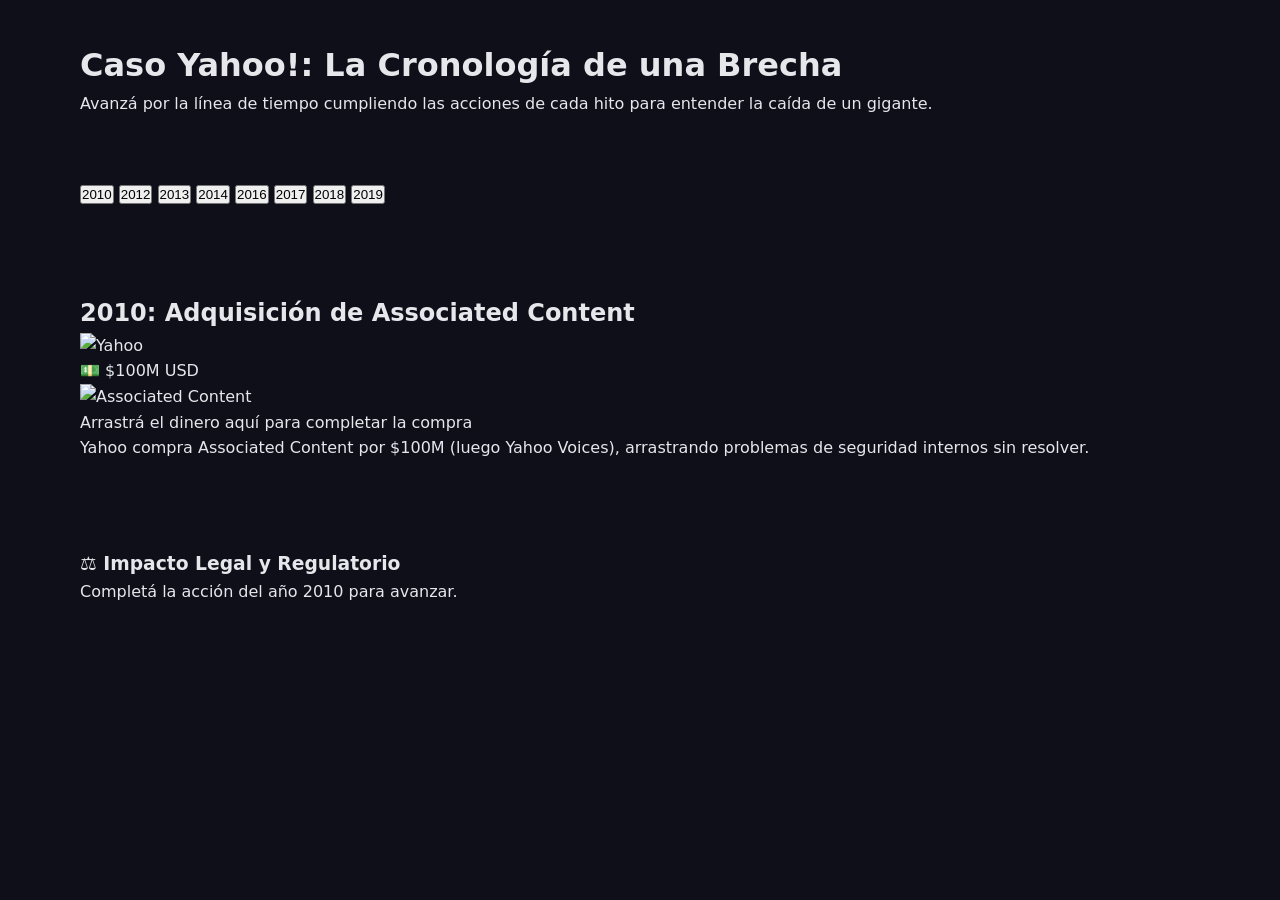
==== caso-yahoo.html @ 8eadf9ad "Featured: First try caso Yahoo" ====
<!DOCTYPE html>
<html lang="es">
<head>
    <meta charset="UTF-8">
    <meta name="viewport" content="width=device-width, initial-scale=1.0">
    <title>Game World | Caso Yahoo!</title>
    <link rel="stylesheet" href="css/styles.css">
    <link rel="stylesheet" href="css/yahoo-game.css">
</head>
<body>

    <!-- Header (mantenés el de index.html) -->

    <main class="yahoo-container">
        <header class="game-header">
            <h1>Caso Yahoo!: La Cronología de una Brecha</h1>
            <p>Avanzá por la línea de tiempo cumpliendo las acciones de cada hito para entender la caída de un gigante.</p>
        </header>

        <!-- Barra de progreso / Línea de tiempo general -->
        <nav class="timeline-nav">
            <button class="step-btn active" data-step="1">2010</button>
            <button class="step-btn" data-step="2">2012</button>
            <button class="step-btn" data-step="3">2013</button>
            <button class="step-btn" data-step="4">2014</button>
            <button class="step-btn" data-step="5">2016</button>
            <button class="step-btn" data-step="6">2017</button>
            <button class="step-btn" data-step="7">2018</button>
            <button class="step-btn" data-step="8">2019</button>
        </nav>

        <!-- Tablero del Juego -->
        <section id="game-stage" class="game-stage">
            
            <!-- Hito 2010: Adquisición -->
            <article class="stage-card active" id="stage-2010">
                <h2>2010: Adquisición de Associated Content</h2>
                <div class="canvas-area">
                    <div class="entity" id="yahoo-logo">
                        <img src="assets/yahoo/yahoo-logo.png" alt="Yahoo">
                    </div>
                    <div class="draggable-item" id="money-bill" draggable="true">
                        💵 $100M USD
                    </div>
                    <div class="drop-zone" id="target-associated">
                        <img src="assets/yahoo/associated-content.png" alt="Associated Content">
                        <p>Arrastrá el dinero aquí para completar la compra</p>
                    </div>
                </div>
                <div class="stage-info">
                    <p>Yahoo compra Associated Content por $100M (luego Yahoo Voices), arrastrando problemas de seguridad internos sin resolver.</p>
                </div>
            </article>

            <!-- Hito 2014: Phishing -->
            <article class="stage-card" id="stage-2014" style="display:none;">
                <h2>2014: El Clic Fatal</h2>
                <div class="phishing-sim">
                    <div class="email-box">
                        <p><strong>De:</strong> soporte-falso@yahoo.com</p>
                        <p><strong>Asunto:</strong> URGENTE: Actualizá tu credencial corporativa</p>
                        <button id="btn-phishing" class="btn btn-danger">Hacer clic en el enlace</button>
                    </div>
                </div>
                <div class="stage-info">
                    <p>Un solo clic permitió la intrusión de hackers (Alexsey Belan y oficiales del FSB) a la base de datos UDB.</p>
                </div>
            </article>

        </section>

        <!-- Panel de explicación legal/técnica -->
        <aside class="legal-feedback" id="legal-feedback">
            <h3>⚖️ Impacto Legal y Regulatorio</h3>
            <p id="feedback-text">Completá la acción del año 2010 para avanzar.</p>
        </aside>
    </main>

    <!-- Footer (mantenés el de index.html) -->

    <script src="js/yahoo-game.js"></script>
</body>
</html>
---- css/styles.css ----
/* ============================================================
   GAME WORLD - Hoja de estilos principal
   Autor: Equipo Game World
   Descripción: Estilos base de la home page. Mobile-first.
   ============================================================ */

/* ------------------------------------------------------------
   1. VARIABLES GLOBALES
   Centralizamos colores, espaciados y tipografía para
   facilitar cambios futuros sin tocar todo el archivo.
   ------------------------------------------------------------ */
:root {
    /* Colores principales */
    --color-bg: #0f0f1a;
    --color-bg-alt: #1a1a2e;
    --color-surface: #22223b;
    --color-primary: #7c3aed;
    --color-primary-hover: #6d28d9;
    --color-secondary: #06b6d4;
    --color-accent: #f59e0b;
    --color-danger: #ef4444;
    --color-text: #e5e7eb;
    --color-text-muted: #9ca3af;
    --color-border: #2d2d44;

    /* Espaciados */
    --space-xs: 0.5rem;
    --space-sm: 1rem;
    --space-md: 1.5rem;
    --space-lg: 2.5rem;
    --space-xl: 4rem;

    /* Tipografía */
    --font-family: system-ui, -apple-system, "Segoe UI", Roboto, sans-serif;
    --font-size-sm: 0.875rem;
    --font-size-base: 1rem;
    --font-size-lg: 1.25rem;
    --font-size-xl: 1.75rem;
    --font-size-2xl: 2.5rem;

    /* Bordes y sombras */
    --radius: 8px;
    --radius-lg: 16px;
    --shadow: 0 4px 12px rgba(0, 0, 0, 0.3);
    --shadow-lg: 0 8px 24px rgba(0, 0, 0, 0.4);

    /* Transiciones */
    --transition: 0.25s ease;
}

/* ------------------------------------------------------------
   2. RESET BÁSICO
   Eliminamos márgenes por defecto y aseguramos consistencia.
   ------------------------------------------------------------ */
*,
*::before,
*::after {
    box-sizing: border-box;
    margin: 0;
    padding: 0;
}

html {
    scroll-behavior: smooth;
}

body {
    font-family: var(--font-family);
    font-size: var(--font-size-base);
    line-height: 1.6;
    color: var(--color-text);
    background-color: var(--color-bg);
    min-height: 100vh;
}

img {
    max-width: 100%;
    height: auto;
    display: block;
}

a {
    color: inherit;
    text-decoration: none;
}

ul {
    list-style: none;
}

/* ------------------------------------------------------------
   3. BOTONES REUTILIZABLES
   Clases .btn con variantes. Se usan en header, forms y ruleta.
   ------------------------------------------------------------ */
.btn {
    display: inline-block;
    padding: var(--space-xs) var(--space-md);
    font-size: var(--font-size-base);
    font-family: inherit;
    font-weight: 600;
    border: none;
    border-radius: var(--radius);
    cursor: pointer;
    transition: background-color var(--transition), transform var(--transition);
    text-align: center;
}

.btn:hover {
    transform: translateY(-2px);
}

.btn:active {
    transform: translateY(0);
}

.btn-primary {
    background-color: var(--color-primary);
    color: #fff;
}

.btn-primary:hover {
    background-color: var(--color-primary-hover);
}

.btn-secondary {
    background-color: transparent;
    color: var(--color-text);
    border: 1px solid var(--color-border);
}

.btn-secondary:hover {
    background-color: var(--color-surface);
}

.btn-ruleta {
    background-color: var(--color-accent);
    color: #1a1a2e;
    font-size: var(--font-size-lg);
    padding: var(--space-sm) var(--space-lg);
    border-radius: var(--radius-lg);
    box-shadow: var(--shadow);
}

.btn-ruleta:hover {
    background-color: #d97706;
}

/* ------------------------------------------------------------
   4. HEADER
   Barra superior fija con logo, navegación y botones de auth.
   ------------------------------------------------------------ */
.site-header {
    display: flex;
    flex-wrap: wrap;
    align-items: center;
    justify-content: space-between;
    gap: var(--space-sm);
    padding: var(--space-sm) var(--space-md);
    background-color: var(--color-bg-alt);
    border-bottom: 1px solid var(--color-border);
    position: sticky;
    top: 0;
    z-index: 100;
}

/* ------------------------------------------------------------
   LOGO DEL HEADER
   Contiene el ícono (imagen) y el texto. Flexbox los alinea
   verticalmente y les da una separación cómoda.
   ------------------------------------------------------------ */
.logo {
    display: flex;
    align-items: center;
    gap: var(--space-xs);
    font-size: var(--font-size-lg);
    font-weight: 700;
    color: var(--color-text);
    line-height: 1;
}

.logo-icon {
    width: 28px;
    height: 28px;
    object-fit: contain;
    display: block;
    /* El ícono no crece ni se achica */
    flex-shrink: 0;
}

.main-nav ul {
    display: flex;
    gap: var(--space-md);
}

.main-nav a {
    color: var(--color-text-muted);
    font-size: var(--font-size-sm);
    transition: color var(--transition);
}

.main-nav a:hover {
    color: var(--color-secondary);
}

.auth-actions {
    display: flex;
    gap: var(--space-xs);
}

/* ------------------------------------------------------------
   5. MAIN - LAYOUT GENERAL
   ------------------------------------------------------------ */
main {
    max-width: 1200px;
    margin: 0 auto;
    padding: var(--space-md);
    display: flex;
    flex-direction: column;
    gap: var(--space-xl);
}

section {
    padding: var(--space-md) 0;
}

/* ------------------------------------------------------------
   6. SECCIÓN CARRUSEL
   Los 3 slides están apilados uno encima del otro.
   Solo el que tiene la clase .activo es visible.
   El JS rota la clase .activo cada 5 segundos.
   ------------------------------------------------------------ */
.carousel-section {
    background-color: var(--color-surface);
    border-radius: var(--radius-lg);
    padding: var(--space-md);
    overflow: hidden;
}

/* Contenedor de slides: posición relativa para apilar los hijos */
.carousel-slides {
    position: relative;
    width: 100%;
    aspect-ratio: 2 / 1;
    border-radius: var(--radius);
    overflow: hidden;
    background-color: var(--color-bg);
}

/* Cada slide ocupa todo el contenedor y está oculto por defecto */
.carousel-slide {
    position: absolute;
    inset: 0;
    opacity: 0;
    transition: opacity 0.6s ease-in-out;
    pointer-events: none;
}

/* Solo el slide activo es visible e interactivo */
.carousel-slide.activo {
    opacity: 1;
    pointer-events: auto;
}

.carousel-img {
    width: 100%;
    height: 100%;
    object-fit: cover;
    display: block;
}

/* Texto superpuesto a la imagen */
.carousel-texto {
    position: absolute;
    bottom: 0;
    left: 0;
    right: 0;
    padding: var(--space-md);
    background: linear-gradient(to top, rgba(0, 0, 0, 0.85), transparent);
    color: #fff;
    text-align: left;
}

.carousel-texto h3 {
    font-size: var(--font-size-lg);
    margin-bottom: var(--space-xs);
    font-weight: 700;
}

.carousel-texto p {
    font-size: var(--font-size-sm);
    opacity: 0.9;
    margin: 0;
}

/* ------------------------------------------------------------
   RESPONSIVE DEL CARRUSEL
   En mobile el slide es más alto (menos panorámico).
   ------------------------------------------------------------ */
@media (max-width: 480px) {
    .carousel-slides {
        aspect-ratio: 4 / 3;
    }
}

/* ------------------------------------------------------------
   7. SECCIÓN RULETA
   Grid de dos columnas en desktop, apilado en mobile.
   ------------------------------------------------------------ */
.ruleta-section {
    display: grid;
    grid-template-columns: 1fr;
    gap: var(--space-lg);
    align-items: center;
    justify-items: center;
}

.ruleta-side {
    display: flex;
    flex-direction: column;
    align-items: center;
    gap: var(--space-md);
}

/* ------------------------------------------------------------
   MASCOTA (Gato bailarín)
   Sin fondo ni borde para que se integre a la página.
   La imagen cambia de frame con JS.
   ------------------------------------------------------------ */
.mascota {
    display: flex;
    justify-content: center;
    align-items: center;
    max-width: 320px;
}

.mascota img {
    width: 100%;
    height: auto;
    max-width: 230px;
    /* Filtro para suavizar si el fondo del PNG no es 100% transparente */
    filter: drop-shadow(0 6px 12px rgba(0, 0, 0, 0.35));
}

/* ------------------------------------------------------------
   8. SECCIÓN CONTACTO / FORMULARIO
   ------------------------------------------------------------ */
.contacto-section {
    background-color: var(--color-surface);
    border-radius: var(--radius-lg);
    padding: var(--space-lg);
}

.contacto-section h2 {
    font-size: var(--font-size-xl);
    margin-bottom: var(--space-sm);
    color: var(--color-secondary);
}

.form-notice {
    font-size: var(--font-size-sm);
    color: var(--color-text-muted);
    margin-bottom: var(--space-md);
    padding: var(--space-sm);
    border-left: 3px solid var(--color-accent);
    background-color: rgba(245, 158, 11, 0.08);
    border-radius: var(--radius);
}

.contact-form fieldset {
    border: 1px solid var(--color-border);
    border-radius: var(--radius);
    padding: var(--space-md);
    display: flex;
    flex-direction: column;
    gap: var(--space-sm);
}

.contact-form legend {
    padding: 0 var(--space-xs);
    color: var(--color-text-muted);
    font-size: var(--font-size-sm);
}

.contact-form label {
    font-size: var(--font-size-sm);
    color: var(--color-text-muted);
    display: block;
    margin-bottom: var(--space-xs);
}

/* ------------------------------------------------------------
   CAMPOS DEL FORMULARIO
   Incluye text, email, number, select y textarea para que
   TODOS hereden el mismo estilo visual.
   ------------------------------------------------------------ */
.contact-form input[type="text"],
.contact-form input[type="email"],
.contact-form input[type="number"],
.contact-form select,
.contact-form textarea {
    width: 100%;
    padding: var(--space-xs) var(--space-sm);
    background-color: var(--color-bg);
    border: 1px solid var(--color-border);
    border-radius: var(--radius);
    color: var(--color-text);
    font-family: inherit;
    font-size: var(--font-size-base);
    transition: border-color var(--transition);
}

.contact-form input:focus,
.contact-form select:focus,
.contact-form textarea:focus {
    outline: none;
    border-color: var(--color-primary);
    box-shadow: 0 0 0 3px rgba(124, 58, 237, 0.2);
}

/* ------------------------------------------------------------
   SELECT: quita la flecha nativa y agrega una custom
   ------------------------------------------------------------ */
.contact-form select {
    appearance: none;
    -webkit-appearance: none;
    -moz-appearance: none;
    background-image: url("data:image/svg+xml;charset=UTF-8,%3csvg xmlns='http://www.w3.org/2000/svg' viewBox='0 0 24 24' fill='none' stroke='%239ca3af' stroke-width='2' stroke-linecap='round' stroke-linejoin='round'%3e%3cpolyline points='6 9 12 15 18 9'%3e%3c/polyline%3e%3c/svg%3e");
    background-repeat: no-repeat;
    background-position: right var(--space-sm) center;
    background-size: 1em;
    padding-right: calc(var(--space-md) + 1em);
    cursor: pointer;
}

.contact-form select option {
    background-color: var(--color-bg);
    color: var(--color-text);
}

/* ------------------------------------------------------------
   NUMBER: quita las flechitas nativas de subir/bajar
   ------------------------------------------------------------ */
.contact-form input[type="number"] {
    appearance: textfield;
    -moz-appearance: textfield;
}

.contact-form input[type="number"]::-webkit-outer-spin-button,
.contact-form input[type="number"]::-webkit-inner-spin-button {
    -webkit-appearance: none;
    margin: 0;
}

/* ------------------------------------------------------------
   CHECKBOX
   ------------------------------------------------------------ */
.checkbox-label {
    display: flex;
    align-items: center;
    gap: var(--space-xs);
    font-size: var(--font-size-sm);
    color: var(--color-text);
    cursor: pointer;
}

/* ------------------------------------------------------------
   CARTEL LEGAL DESPLEGABLE (details/summary)
   Usa el elemento nativo <details> de HTML5.
   Se usa en el formulario de contacto para explicar por qué
   pedir ciertos datos es una infracción a la Ley 25.326.
   ------------------------------------------------------------ */
.legal-hint {
    margin: var(--space-sm) 0;
    border: 1px solid var(--color-accent);
    border-radius: var(--radius);
    background-color: rgba(245, 158, 11, 0.08);
    overflow: hidden;
}

.legal-hint summary {
    padding: var(--space-sm);
    cursor: pointer;
    font-weight: 600;
    color: var(--color-accent);
    user-select: none;
    list-style: none;
    display: flex;
    align-items: center;
    gap: var(--space-xs);
}

/* Oculta el triángulo nativo del navegador */
.legal-hint summary::marker,
.legal-hint summary::-webkit-details-marker {
    display: none;
}

/* Triángulo custom que rota cuando se abre */
.legal-hint summary::before {
    content: "▶";
    font-size: 0.75em;
    transition: transform var(--transition);
    display: inline-block;
}

.legal-hint[open] summary::before {
    transform: rotate(90deg);
}

.legal-hint-content {
    padding: 0 var(--space-sm) var(--space-sm);
    font-size: var(--font-size-sm);
    color: var(--color-text);
    line-height: 1.6;
}

.legal-hint-content ul {
    display: flex;
    flex-direction: column;
    gap: var(--space-xs);
    padding-left: var(--space-md);
    list-style: disc;
    margin: var(--space-xs) 0;
}

.legal-hint-content li strong {
    color: var(--color-secondary);
}

.legal-hint-footer {
    margin-top: var(--space-sm);
    padding-top: var(--space-xs);
    border-top: 1px solid var(--color-border);
    color: var(--color-danger);
    font-size: var(--font-size-sm);
}

/* ------------------------------------------------------------
   9. FOOTER
   Incluye el equipo de desarrollo (4 avatares equidistantes)
   y los textos legales.
   ------------------------------------------------------------ */
.site-footer {
    text-align: center;
    padding: var(--space-lg) var(--space-md);
    background-color: var(--color-bg-alt);
    border-top: 1px solid var(--color-border);
    color: var(--color-text-muted);
    font-size: var(--font-size-sm);
    display: flex;
    flex-direction: column;
    gap: var(--space-md);
}

/* ------------------------------------------------------------
   EQUIPO DE DESARROLLO
   Grid de 4 columnas iguales para que los avatares queden
   equidistantes. En mobile pasa a 2 columnas.
   ------------------------------------------------------------ */
.equipo {
    display: flex;
    flex-direction: column;
    align-items: center;
    gap: var(--space-md);
}

.equipo-titulo {
    font-size: var(--font-size-sm);
    font-weight: 600;
    color: var(--color-text-muted);
    text-transform: uppercase;
    letter-spacing: 0.05em;
}

.equipo-lista {
    display: grid;
    grid-template-columns: repeat(4, 1fr);
    gap: var(--space-md);
    width: 100%;
    max-width: 600px;
    justify-items: center;
}

.miembro {
    display: flex;
    flex-direction: column;
    align-items: center;
    gap: var(--space-xs);
    text-align: center;
}

.miembro-avatar {
    width: 80px;
    height: 80px;
    border-radius: 50%;
    object-fit: cover;
    border: 2px solid var(--color-border);
    background-color: var(--color-surface);
    transition: border-color var(--transition), transform var(--transition);
}

.miembro-avatar:hover {
    border-color: var(--color-primary);
    transform: scale(1.05);
}

.miembro-link {
    font-size: var(--font-size-sm);
    color: var(--color-text-muted);
    transition: color var(--transition);
    word-break: break-all;
}

.miembro-link:hover {
    color: var(--color-secondary);
}

/* ------------------------------------------------------------
   AVISO LEGAL Y COPYRIGHT DEL FOOTER
   ------------------------------------------------------------ */
.footer-aviso {
    max-width: 600px;
    margin: 0 auto;
    line-height: 1.6;
}

.footer-aviso strong {
    color: var(--color-secondary);
}

.footer-copyright {
    font-size: var(--font-size-sm);
    color: var(--color-text-muted);
    opacity: 0.7;
}

/* ------------------------------------------------------------
   RESPONSIVE DEL FOOTER
   En mobile, 2 columnas. En tablet/desktop, 4 columnas.
   ------------------------------------------------------------ */
@media (max-width: 480px) {
    .equipo-lista {
        grid-template-columns: repeat(2, 1fr);
    }

    .miembro-avatar {
        width: 64px;
        height: 64px;
    }
}

/* ------------------------------------------------------------
   10. RESPONSIVE - TABLET (>= 768px)
   ------------------------------------------------------------ */
@media (min-width: 768px) {
    .site-header {
        padding: var(--space-sm) var(--space-lg);
    }

    main {
        padding: var(--space-lg);
    }

    .ruleta-section {
        grid-template-columns: 1fr 1fr;
    }

    .carousel-slide {
        flex: 0 0 calc(50% - var(--space-md));
    }
}

/* ------------------------------------------------------------
   11. RESPONSIVE - DESKTOP (>= 1024px)
   ------------------------------------------------------------ */
@media (min-width: 1024px) {
    .carousel-slide {
        flex: 0 0 calc(33.333% - var(--space-md));
        min-height: 280px;
    }

    .contacto-section {
        padding: var(--space-xl);
    }
}

/* ------------------------------------------------------------
   RULETA - Contenedor e imagen
   IMPORTANTE: el wrapper NO gira. Solo la imagen adentro.
   Usamos selectores claros para evitar conflictos.
   ------------------------------------------------------------ */

/* Contenedor: solo centra la imagen, no rota nunca */
.ruleta-wrapper {
    position: relative;
    width: 100%;
    max-width: 400px;
    aspect-ratio: 1 / 1;
    display: flex;
    align-items: center;
    justify-content: center;
    /* Sin fondo, sin borde, sin ::before, sin nada que pueda rotar */
}

/* Imagen de la ruleta: es la ÚNICA que rota */
.ruleta-img {
    display: block;
    width: 100%;
    height: 100%;
    object-fit: contain;
    transform-origin: center center;
    will-change: transform;
    /* Sombra suave opcional (no rota, es solo decorativa) */
    filter: drop-shadow(0 0 30px rgba(124, 58, 237, 0.4));
}

/* Indicador triangular arriba de la ruleta (opcional) */
.ruleta-indicador {
    position: absolute;
    top: -8px;
    left: 50%;
    transform: translateX(-50%);
    font-size: 1.5rem;
    color: var(--color-accent);
    pointer-events: none;
    z-index: 2;
}

/* ------------------------------------------------------------
   MODAL LEGAL
   Usa el elemento <dialog> nativo de HTML5.
   El navegador se encarga del centrado y del backdrop.
   ------------------------------------------------------------ */
.modal-legal {
    /* El navegador centra automáticamente los <dialog> con showModal(),
       pero forzamos el centrado para navegadores viejos */
    position: fixed;
    top: 50%;
    left: 50%;
    transform: translate(-50%, -50%);
    margin: 0;

    border: none;
    border-radius: var(--radius-lg);
    padding: 0;
    max-width: 500px;
    width: 90%;
    max-height: 85vh;
    overflow-y: auto;
    background-color: var(--color-surface);
    color: var(--color-text);
    box-shadow: var(--shadow-lg);
    z-index: 1000;
}

.modal-legal::backdrop {
    background-color: rgba(0, 0, 0, 0.75);
    backdrop-filter: blur(2px);
}

.modal-contenido {
    padding: var(--space-lg);
    display: flex;
    flex-direction: column;
    gap: var(--space-sm);
}

.modal-contenido h2 {
    font-size: var(--font-size-xl);
    color: var(--color-accent);
    margin-bottom: var(--space-xs);
}

.modal-contenido p {
    font-size: var(--font-size-sm);
    color: var(--color-text-muted);
    line-height: 1.6;
}

.modal-contenido ul {
    display: flex;
    flex-direction: column;
    gap: var(--space-xs);
    font-size: var(--font-size-sm);
    padding-left: var(--space-sm);
    list-style: disc;
    color: var(--color-text);
}

.modal-contenido li {
    line-height: 1.5;
}

.modal-contenido li strong {
    color: var(--color-secondary);
}

.modal-contenido .btn {
    margin-top: var(--space-sm);
    align-self: flex-end;
}

/* ============================================================
   PÁGINAS DE AUTENTICACIÓN (register.html, login.html)
   Estilos específicos para las páginas de registro y login.
   ============================================================ */

/* ------------------------------------------------------------
   HEADER SIMPLIFICADO
   Solo logo + botón de volver. Sin navegación principal.
   ------------------------------------------------------------ */
.header-simplificado {
    justify-content: space-between;
}

/* ------------------------------------------------------------
   MAIN: centrar el formulario verticalmente
   ------------------------------------------------------------ */
.main-auth {
    display: flex;
    align-items: center;
    justify-content: center;
    min-height: calc(100vh - 200px);
    padding: var(--space-lg) var(--space-md);
}

/* ------------------------------------------------------------
   SECCIÓN DE REGISTRO
   Tarjeta centrada con ancho máximo.
   ------------------------------------------------------------ */
.registro-section,
.login-section {
    width: 100%;
    max-width: 480px;
    background-color: var(--color-surface);
    border-radius: var(--radius-lg);
    padding: var(--space-lg);
    box-shadow: var(--shadow-lg);
}

.auth-titulo {
    font-size: var(--font-size-2xl);
    color: var(--color-secondary);
    text-align: center;
    margin-bottom: var(--space-md);
}

/* ------------------------------------------------------------
   AVISO DE SIMULACIÓN
   Cartel destacado que deja claro que no es un registro real.
   ------------------------------------------------------------ */
.aviso-simulacion {
    background-color: rgba(245, 158, 11, 0.1);
    border-left: 3px solid var(--color-accent);
    border-radius: var(--radius);
    padding: var(--space-sm);
    font-size: var(--font-size-sm);
    color: var(--color-text);
    line-height: 1.6;
    margin-bottom: var(--space-md);
}

.aviso-simulacion strong {
    color: var(--color-accent);
}

/* ------------------------------------------------------------
   FORMULARIO DE AUTENTICACIÓN
   Reutiliza el estilo de campos del formulario de contacto,
   pero con ajustes propios.
   ------------------------------------------------------------ */
.auth-form fieldset {
    border: 1px solid var(--color-border);
    border-radius: var(--radius);
    padding: var(--space-md);
    display: flex;
    flex-direction: column;
    gap: var(--space-sm);
}

.auth-form legend {
    padding: 0 var(--space-xs);
    color: var(--color-text-muted);
    font-size: var(--font-size-sm);
}

.auth-form label {
    font-size: var(--font-size-sm);
    color: var(--color-text-muted);
    display: block;
    margin-bottom: var(--space-xs);
}

.auth-form input[type="text"],
.auth-form input[type="email"],
.auth-form input[type="password"],
.auth-form input[type="date"] {
    width: 100%;
    padding: var(--space-xs) var(--space-sm);
    background-color: var(--color-bg);
    border: 1px solid var(--color-border);
    border-radius: var(--radius);
    color: var(--color-text);
    font-family: inherit;
    font-size: var(--font-size-base);
    transition: border-color var(--transition);
}

.auth-form input:focus {
    outline: none;
    border-color: var(--color-primary);
    box-shadow: 0 0 0 3px rgba(124, 58, 237, 0.2);
}

/* Botón que ocupa todo el ancho */
.btn-block {
    width: 100%;
    margin-top: var(--space-sm);
}

/* ------------------------------------------------------------
   TEXTO AL PIE DEL FORMULARIO
   ------------------------------------------------------------ */
.auth-footer-text {
    text-align: center;
    margin-top: var(--space-md);
    font-size: var(--font-size-sm);
    color: var(--color-text-muted);
}

.auth-footer-text a {
    color: var(--color-secondary);
    font-weight: 600;
    transition: color var(--transition);
}

.auth-footer-text a:hover {
    color: var(--color-primary);
}

/* ------------------------------------------------------------
   ACCIONES DEL MODAL (botones múltiples)
   ------------------------------------------------------------ */
.modal-acciones {
    display: flex;
    gap: var(--space-sm);
    justify-content: flex-end;
    flex-wrap: wrap;
    margin-top: var(--space-sm);
}

/* ------------------------------------------------------------
   RESPONSIVE
   ------------------------------------------------------------ */
@media (max-width: 480px) {
    .registro-section,
    .login-section {
        padding: var(--space-md);
    }

    .auth-titulo {
        font-size: var(--font-size-xl);
    }
}

/* ============================================================
   PANEL DE USUARIO
   ============================================================ */

.main-panel {
    max-width: 900px;
    margin: 0 auto;
    padding: var(--space-lg) var(--space-md);
    display: flex;
    flex-direction: column;
    gap: var(--space-lg);
}

.panel-card {
    background-color: var(--color-surface);
    border-radius: var(--radius-lg);
    padding: var(--space-lg);
    box-shadow: var(--shadow);
}

.panel-card-destacada {
    border: 2px solid var(--color-accent);
    background: linear-gradient(135deg,
        rgba(124, 58, 237, 0.1),
        rgba(245, 158, 11, 0.1));
}

.panel-titulo {
    font-size: var(--font-size-2xl);
    color: var(--color-secondary);
    margin-bottom: var(--space-md);
}

.panel-subtitulo {
    font-size: var(--font-size-xl);
    color: var(--color-secondary);
    margin-bottom: var(--space-sm);
}

.panel-descripcion {
    font-size: var(--font-size-sm);
    color: var(--color-text-muted);
    line-height: 1.6;
    margin-bottom: var(--space-md);
}

.panel-cargando {
    color: var(--color-text-muted);
    font-style: italic;
}

/* ------------------------------------------------------------
   LISTA DE DATOS DEL USUARIO
   Usa <dl>/<dt>/<dd> que es lo semánticamente correcto para
   pares clave-valor.
   ------------------------------------------------------------ */
.datos-lista {
    display: grid;
    grid-template-columns: 1fr 2fr;
    gap: var(--space-xs) var(--space-md);
    margin-bottom: var(--space-md);
    padding: var(--space-md);
    background-color: var(--color-bg);
    border-radius: var(--radius);
    border-left: 3px solid var(--color-primary);
}

.datos-lista dt {
    font-weight: 600;
    color: var(--color-text-muted);
    font-size: var(--font-size-sm);
}

.datos-lista dd {
    color: var(--color-text);
    font-size: var(--font-size-base);
    word-break: break-word;
}

/* ------------------------------------------------------------
   ACCIONES DEL PANEL (modificar, eliminar)
   ------------------------------------------------------------ */
.panel-acciones {
    display: flex;
    gap: var(--space-sm);
    flex-wrap: wrap;
    justify-content: flex-end;
}

.btn-danger {
    background-color: var(--color-danger);
    color: #fff;
}

.btn-danger:hover {
    background-color: #dc2626;
}

.btn-accent {
    background-color: var(--color-accent);
    color: #1a1a2e;
    font-weight: 700;
}

.btn-accent:hover {
    background-color: #d97706;
}

/* ------------------------------------------------------------
   MINI JUEGO
   ------------------------------------------------------------ */
.juego-contenedor {
    display: flex;
    flex-direction: column;
    gap: var(--space-sm);
}

.juego-info {
    display: flex;
    justify-content: space-between;
    font-size: var(--font-size-base);
    color: var(--color-text);
    padding: var(--space-xs) var(--space-sm);
    background-color: var(--color-bg);
    border-radius: var(--radius);
}

.juego-info strong {
    color: var(--color-accent);
    font-size: var(--font-size-lg);
}

.juego-area {
    position: relative;
    width: 100%;
    height: 300px;
    background-color: var(--color-bg);
    background-image: url("../assets/juego/fondo-juego.jpg");
    background-size: cover;
    background-position: center;
    background-repeat: no-repeat;
    border: 2px dashed var(--color-border);
    border-radius: var(--radius);
    overflow: hidden;
    display: flex;
    align-items: center;
    justify-content: center;
}

.juego-area::before {
    content: "";
    position: absolute;
    inset: 0;
    background-color: rgba(0, 0, 0, 0.4);
    pointer-events: none;
    z-index: 1;
}

.juego-gato {
    position: absolute;
    z-index: 2; /* Por encima del overlay */
    width: 60px;
    height: 60px;
    background: none;
    border: none;
    font-size: 2.5rem;
    cursor: pointer;
    transition: transform 0.1s ease;
    padding: 0;
    line-height: 1;
    user-select: none;
}

.juego-gato:hover {
    transform: scale(1.1);
}

.juego-gato:active {
    transform: scale(0.9);
}

.juego-resultado {
    text-align: center;
    color: var(--color-text);
    font-size: var(--font-size-lg);
}

.juego-resultado strong {
    color: var(--color-accent);
    font-size: var(--font-size-xl);
}

/* ------------------------------------------------------------
   MODAL DE ELIMINACIÓN
   ------------------------------------------------------------ */
.modal-advertencia {
    padding: var(--space-sm);
    background-color: rgba(239, 68, 68, 0.1);
    border-left: 3px solid var(--color-danger);
    border-radius: var(--radius);
    font-size: var(--font-size-sm);
    color: var(--color-text);
    line-height: 1.6;
    margin: var(--space-sm) 0;
}

/* ------------------------------------------------------------
   RESPONSIVE
   ------------------------------------------------------------ */
@media (max-width: 480px) {
    .datos-lista {
        grid-template-columns: 1fr;
    }

    .datos-lista dt {
        margin-top: var(--space-xs);
    }

    .panel-acciones {
        flex-direction: column;
    }

    .panel-acciones .btn {
        width: 100%;
    }

    .juego-area {
        height: 250px;
    }
}

/* ------------------------------------------------------------
   DESPLEGABLE "CAMBIAR CONTRASEÑA" CON AVISO DEL CASO YAHOO
   Se abre dentro del panel de usuario. Es un <details> que
   muestra un aviso educativo sobre el hackeo de Yahoo (2013).
   ------------------------------------------------------------ */
.cambio-password {
    margin: var(--space-md) 0;
    border: 1px solid var(--color-danger);
    border-radius: var(--radius);
    background-color: rgba(239, 68, 68, 0.08);
    overflow: hidden;
}

.cambio-password summary {
    padding: var(--space-sm) var(--space-md);
    cursor: pointer;
    font-weight: 600;
    color: var(--color-danger);
    user-select: none;
    list-style: none;
    display: flex;
    align-items: center;
    gap: var(--space-xs);
    font-size: var(--font-size-base);
}

/* Ocultar el triángulo nativo */
.cambio-password summary::marker,
.cambio-password summary::-webkit-details-marker {
    display: none;
}

/* Triángulo custom que rota */
.cambio-password summary::before {
    content: "▶";
    font-size: 0.75em;
    transition: transform var(--transition);
    display: inline-block;
}

.cambio-password[open] summary::before {
    transform: rotate(90deg);
}

.cambio-password summary:hover {
    color: #dc2626;
    background-color: rgba(239, 68, 68, 0.05);
}

.cambio-password-contenido {
    padding: 0 var(--space-md) var(--space-md);
}

/* ------------------------------------------------------------
   AVISO DEL CASO YAHOO
   Cartel dentro del desplegable. Fondo oscuro, borde rojo,
   textos que explican el caso.
   ------------------------------------------------------------ */
.aviso-yahoo {
    padding: var(--space-md);
    background-color: var(--color-bg);
    border-radius: var(--radius);
    border-left: 4px solid var(--color-danger);
    display: flex;
    flex-direction: column;
    gap: var(--space-sm);
}

.aviso-yahoo-titulo {
    font-size: var(--font-size-base);
    font-weight: 700;
    color: var(--color-danger);
    line-height: 1.4;
    margin: 0;
}

.aviso-yahoo-texto {
    font-size: var(--font-size-sm);
    color: var(--color-text);
    line-height: 1.6;
    margin: 0;
}

.aviso-yahoo-texto strong {
    color: var(--color-accent);
}
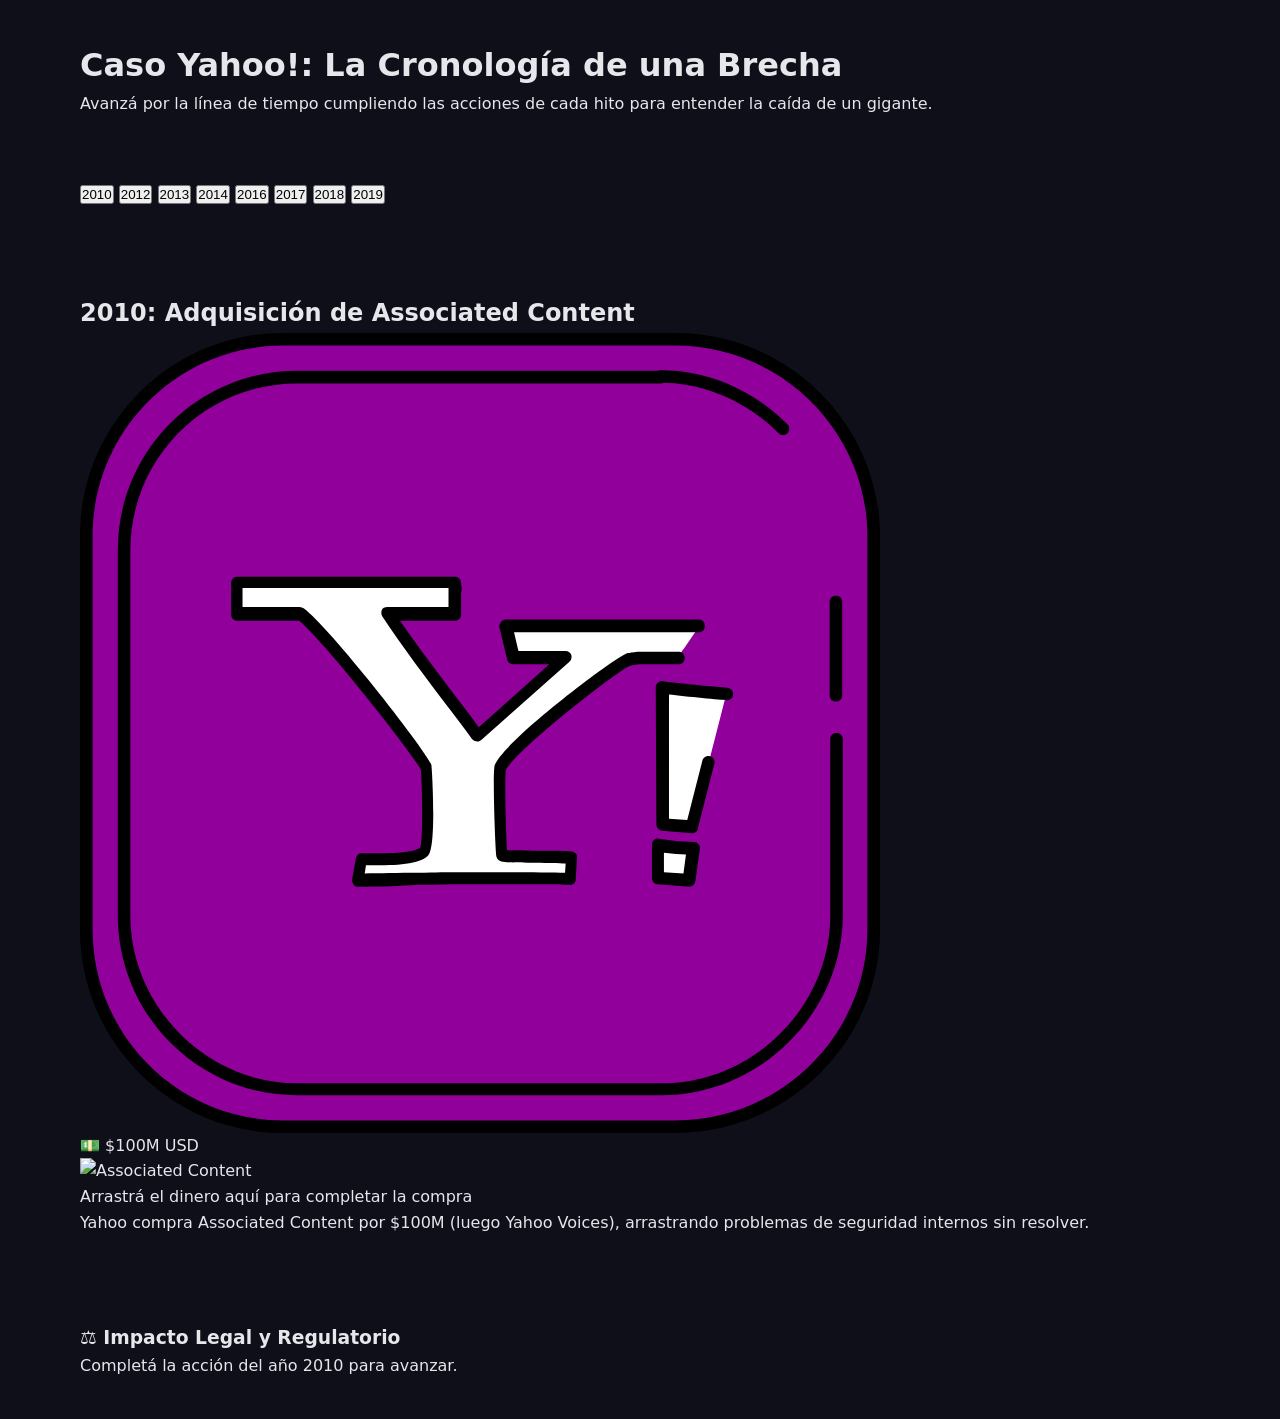
==== commit 6ea1efc7: "add yahoo and ac logos" ====
--- a/caso-yahoo.html
+++ b/caso-yahoo.html
@@ -37,13 +37,13 @@
                 <h2>2010: Adquisición de Associated Content</h2>
                 <div class="canvas-area">
                     <div class="entity" id="yahoo-logo">
-                        <img src="assets/yahoo/yahoo-logo.png" alt="Yahoo">
+                        <img src="assets/yahoo/yahoo-logo.svg" alt="Yahoo">
                     </div>
                     <div class="draggable-item" id="money-bill" draggable="true">
                         💵 $100M USD
                     </div>
                     <div class="drop-zone" id="target-associated">
-                        <img src="assets/yahoo/associated-content.png" alt="Associated Content">
+                        <img src="assets/yahoo/associated-content.svg" alt="Associated Content">
                         <p>Arrastrá el dinero aquí para completar la compra</p>
                     </div>
                 </div>
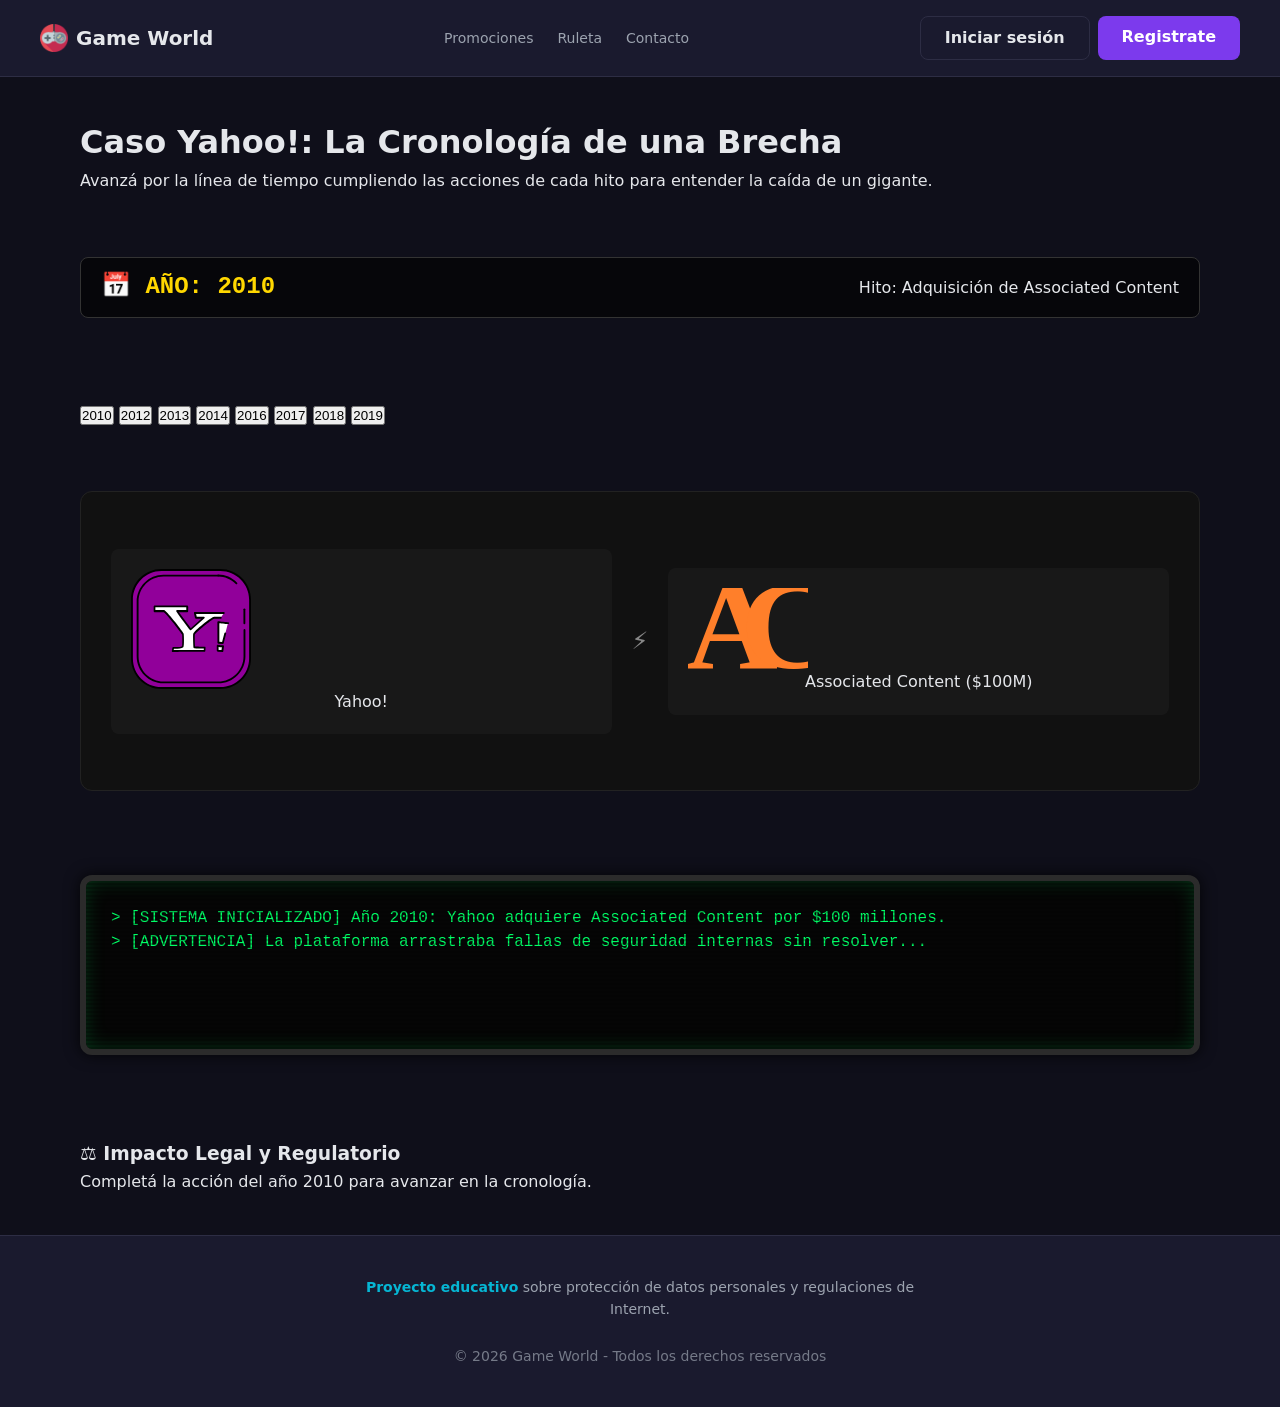
==== commit 9f7d5d2a: "new try caso-yahoo.html" ====
--- a/caso-yahoo.html
+++ b/caso-yahoo.html
@@ -9,7 +9,24 @@
 </head>
 <body>
 
-    <!-- Header (mantenés el de index.html) -->
+    <!-- Header (Consistente con index.html) -->
+    <header class="site-header">
+        <a href="index.html" class="logo" aria-label="Ir al inicio de Game World">
+            <img src="assets/favicon/favicon-32x32.png" alt="" class="logo-icon" width="32" height="32">
+            <span class="logo-text">Game World</span>
+        </a>
+        <nav class="main-nav" aria-label="Navegación principal">
+            <ul>
+                <li><a href="index.html#carousel">Promociones</a></li>
+                <li><a href="index.html#ruleta">Ruleta</a></li>
+                <li><a href="index.html#contacto">Contacto</a></li>
+            </ul>
+        </nav>
+        <div class="auth-actions">
+            <a href="panel.html" class="btn btn-secondary">Iniciar sesión</a>
+            <a href="register.html" class="btn btn-primary">Registrate</a>
+        </div>
+    </header>
 
     <main class="yahoo-container">
         <header class="game-header">
@@ -17,67 +34,61 @@
             <p>Avanzá por la línea de tiempo cumpliendo las acciones de cada hito para entender la caída de un gigante.</p>
         </header>
 
-        <!-- Barra de progreso / Línea de tiempo general -->
+        <!-- HUD / Indicador de Año y Misión -->
+        <div class="game-hud">
+            <span class="year-badge">📅 AÑO: <span id="current-year">2010</span></span>
+            <span class="mission-title" id="mission-title">Hito: Adquisición de Associated Content</span>
+        </div>
+
+        <!-- Barra de progreso / Línea de tiempo -->
         <nav class="timeline-nav">
-            <button class="step-btn active" data-step="1">2010</button>
-            <button class="step-btn" data-step="2">2012</button>
-            <button class="step-btn" data-step="3">2013</button>
-            <button class="step-btn" data-step="4">2014</button>
-            <button class="step-btn" data-step="5">2016</button>
-            <button class="step-btn" data-step="6">2017</button>
-            <button class="step-btn" data-step="7">2018</button>
-            <button class="step-btn" data-step="8">2019</button>
+            <button class="step-btn active" data-step="2010">2010</button>
+            <button class="step-btn" data-step="2012">2012</button>
+            <button class="step-btn" data-step="2013">2013</button>
+            <button class="step-btn" data-step="2014">2014</button>
+            <button class="step-btn" data-step="2016">2016</button>
+            <button class="step-btn" data-step="2017">2017</button>
+            <button class="step-btn" data-step="2018">2018</button>
+            <button class="step-btn" data-step="2019">2019</button>
         </nav>
 
-        <!-- Tablero del Juego -->
-        <section id="game-stage" class="game-stage">
-            
-            <!-- Hito 2010: Adquisición -->
-            <article class="stage-card active" id="stage-2010">
-                <h2>2010: Adquisición de Associated Content</h2>
-                <div class="canvas-area">
-                    <div class="entity" id="yahoo-logo">
-                        <img src="assets/yahoo/yahoo-logo.svg" alt="Yahoo">
-                    </div>
-                    <div class="draggable-item" id="money-bill" draggable="true">
-                        💵 $100M USD
-                    </div>
-                    <div class="drop-zone" id="target-associated">
-                        <img src="assets/yahoo/associated-content.svg" alt="Associated Content">
-                        <p>Arrastrá el dinero aquí para completar la compra</p>
-                    </div>
-                </div>
-                <div class="stage-info">
-                    <p>Yahoo compra Associated Content por $100M (luego Yahoo Voices), arrastrando problemas de seguridad internos sin resolver.</p>
-                </div>
-            </article>
+        <!-- Tablero de Juego (Izquierda vs Derecha) -->
+        <section class="versus-stage">
+            <!-- Izquierda: Yahoo -->
+            <div class="entity-box">
+                <img src="assets/yahoo/yahoo-logo.svg" alt="Yahoo">
+                <p>Yahoo!</p>
+            </div>
 
-            <!-- Hito 2014: Phishing -->
-            <article class="stage-card" id="stage-2014" style="display:none;">
-                <h2>2014: El Clic Fatal</h2>
-                <div class="phishing-sim">
-                    <div class="email-box">
-                        <p><strong>De:</strong> soporte-falso@yahoo.com</p>
-                        <p><strong>Asunto:</strong> URGENTE: Actualizá tu credencial corporativa</p>
-                        <button id="btn-phishing" class="btn btn-danger">Hacer clic en el enlace</button>
-                    </div>
-                </div>
-                <div class="stage-info">
-                    <p>Un solo clic permitió la intrusión de hackers (Alexsey Belan y oficiales del FSB) a la base de datos UDB.</p>
-                </div>
-            </article>
+            <div class="vs-separator">⚡</div>
 
+            <!-- Derecha: Elemento interactivo / Empresa o Evento -->
+            <div class="entity-box" id="drop-target">
+                <img src="assets/yahoo/associated-content.svg" alt="Associated Content">
+                <p>Associated Content ($100M)</p>
+            </div>
+        </section>
+
+        <!-- Pantalla Retro / Terminal MS-DOS para logs e historia -->
+        <section class="retro-tv" style="margin-top: 20px;">
+            <p id="terminal-text">> [SISTEMA INICIALIZADO] Año 2010: Yahoo adquiere Associated Content por $100 millones.</p>
+            <p>> [ADVERTENCIA] La plataforma arrastraba fallas de seguridad internas sin resolver...</p>
         </section>
 
         <!-- Panel de explicación legal/técnica -->
-        <aside class="legal-feedback" id="legal-feedback">
+        <aside class="legal-feedback" id="legal-feedback" style="margin-top: 20px;">
             <h3>⚖️ Impacto Legal y Regulatorio</h3>
-            <p id="feedback-text">Completá la acción del año 2010 para avanzar.</p>
+            <p id="feedback-text">Completá la acción del año 2010 para avanzar en la cronología.</p>
         </aside>
     </main>
 
-    <!-- Footer (mantenés el de index.html) -->
+    <!-- Footer (Consistente con index.html) -->
+    <footer class="site-footer">
+        <p class="footer-aviso"><strong>Proyecto educativo</strong> sobre protección de datos personales y regulaciones de Internet.</p>
+        <p class="footer-copyright">&copy; 2026 Game World - Todos los derechos reservados</p>
+    </footer>
 
+    <!-- Archivo JavaScript principal del juego -->
     <script src="js/yahoo-game.js"></script>
 </body>
 </html>
--- a/css/yahoo-game.css
+++ b/css/yahoo-game.css
@@ -0,0 +1,82 @@
+/* HUD de Año / Progreso */
+.game-hud {
+    display: flex;
+    justify-content: space-between;
+    align-items: center;
+    background: rgba(0, 0, 0, 0.6);
+    padding: 10px 20px;
+    border-radius: 8px;
+    margin-bottom: 20px;
+    border: 1px solid #333;
+}
+
+.year-badge {
+    font-size: 1.5rem;
+    font-weight: bold;
+    color: #ffd700;
+    font-family: monospace;
+}
+
+/* Escenario dividido: Izquierda vs Derecha */
+.versus-stage {
+    display: grid;
+    grid-template-columns: 1fr auto 1fr;
+    align-items: center;
+    gap: 20px;
+    background: #111;
+    padding: 30px;
+    border-radius: 12px;
+    min-height: 300px;
+    border: 1px solid #222;
+}
+
+.entity-box {
+    text-align: center;
+    padding: 20px;
+    background: rgba(255, 255, 255, 0.03);
+    border-radius: 8px;
+}
+
+.entity-box img {
+    max-width: 120px;
+    height: auto;
+}
+
+.vs-separator {
+    font-size: 1.5rem;
+    font-weight: bold;
+    color: #888;
+}
+
+/* Efecto Televisor Retro / Terminal MS-DOS / CRT */
+.retro-tv {
+    background-color: #050505;
+    color: #00ff66;
+    font-family: 'Courier New', Courier, monospace;
+    padding: 25px;
+    border-radius: 12px;
+    border: 6px solid #2b2b2b;
+    box-shadow: inset 0 0 20px rgba(0, 255, 102, 0.2), 0 0 15px rgba(0,0,0,0.8);
+    position: relative;
+    overflow: hidden;
+    min-height: 180px;
+}
+
+/* Líneas de escaneo del monitor antiguo */
+.retro-tv::before {
+    content: " ";
+    display: block;
+    position: absolute;
+    top: 0; left: 0; bottom: 0; right: 0;
+    background: linear-gradient(rgba(18, 16, 16, 0) 50%, rgba(0, 0, 0, 0.25) 50%);
+    background-size: 100% 4px;
+    z-index: 10;
+    pointer-events: none;
+}
+
+.retro-tv p {
+    position: relative;
+    z-index: 1;
+    margin: 0;
+    line-height: 1.5;
+}
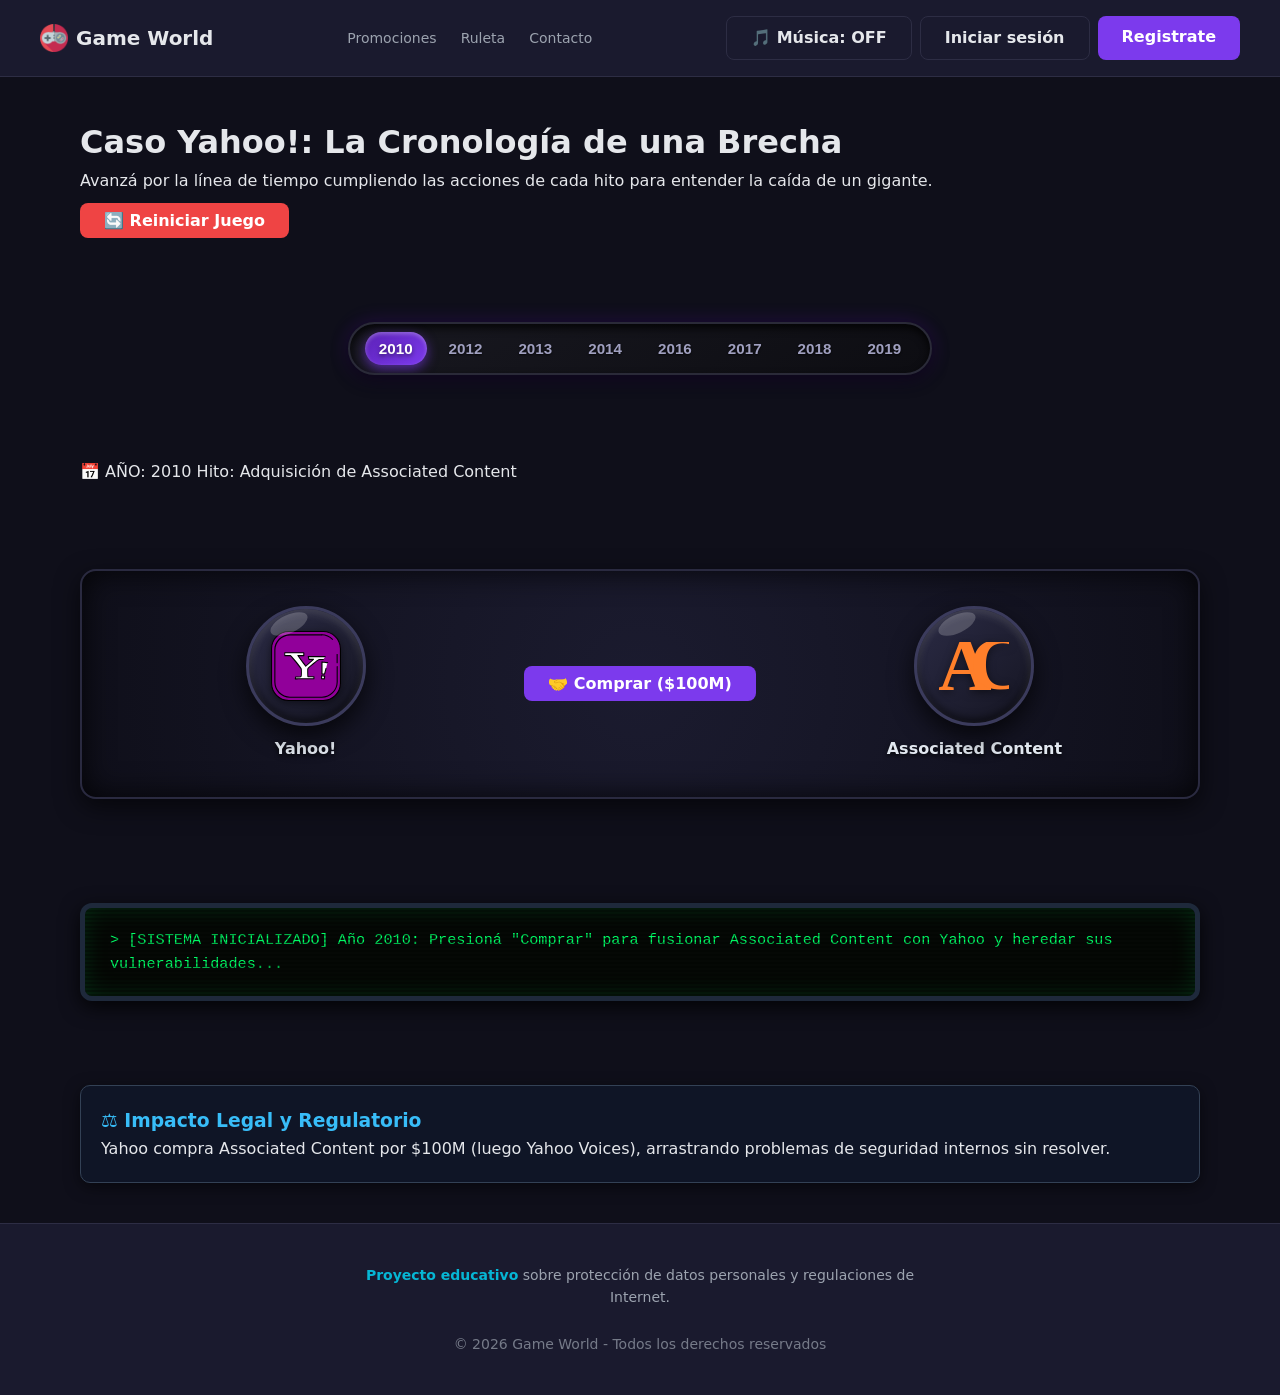
==== commit 01b183ac: "Featured: sound on game, reset button, new styles. all yahoo-case" ====
--- a/caso-yahoo.html
+++ b/caso-yahoo.html
@@ -23,6 +23,8 @@
             </ul>
         </nav>
         <div class="auth-actions">
+            <!-- Botón de Música -->
+            <button id="btn-audio" class="btn btn-secondary" title="Activar/Silenciar Música">🎵 Música: OFF</button>
             <a href="panel.html" class="btn btn-secondary">Iniciar sesión</a>
             <a href="register.html" class="btn btn-primary">Registrate</a>
         </div>
@@ -32,7 +34,23 @@
         <header class="game-header">
             <h1>Caso Yahoo!: La Cronología de una Brecha</h1>
             <p>Avanzá por la línea de tiempo cumpliendo las acciones de cada hito para entender la caída de un gigante.</p>
+            <button id="btn-reset" class="btn btn-danger" style="margin-top: 10px;">🔄 Reiniciar Juego</button>
         </header>
+
+        <!-- Cápsula 3D de Línea de Tiempo (Justo debajo del header) -->
+        <div class="timeline-capsule-wrapper">
+            <div class="timeline-capsule" id="timeline-capsule">
+                <div class="timeline-fill" id="timeline-fill"></div>
+                <button class="step-btn active" data-step="2010" data-index="0">2010</button>
+                <button class="step-btn" data-step="2012" data-index="1">2012</button>
+                <button class="step-btn" data-step="2013" data-index="2">2013</button>
+                <button class="step-btn" data-step="2014" data-index="3">2014</button>
+                <button class="step-btn" data-step="2016" data-index="4">2016</button>
+                <button class="step-btn" data-step="2017" data-index="5">2017</button>
+                <button class="step-btn" data-step="2018" data-index="6">2018</button>
+                <button class="step-btn" data-step="2019" data-index="7">2019</button>
+            </div>
+        </div>
 
         <!-- HUD / Indicador de Año y Misión -->
         <div class="game-hud">
@@ -40,55 +58,47 @@
             <span class="mission-title" id="mission-title">Hito: Adquisición de Associated Content</span>
         </div>
 
-        <!-- Barra de progreso / Línea de tiempo -->
-        <nav class="timeline-nav">
-            <button class="step-btn active" data-step="2010">2010</button>
-            <button class="step-btn" data-step="2012">2012</button>
-            <button class="step-btn" data-step="2013">2013</button>
-            <button class="step-btn" data-step="2014">2014</button>
-            <button class="step-btn" data-step="2016">2016</button>
-            <button class="step-btn" data-step="2017">2017</button>
-            <button class="step-btn" data-step="2018">2018</button>
-            <button class="step-btn" data-step="2019">2019</button>
-        </nav>
-
-        <!-- Tablero de Juego (Izquierda vs Derecha) -->
-        <section class="versus-stage">
-            <!-- Izquierda: Yahoo -->
-            <div class="entity-box">
-                <img src="assets/yahoo/yahoo-logo.svg" alt="Yahoo">
+        <!-- Tablero de Juego (Izquierda vs Derecha - Globos 3D) -->
+        <section class="versus-stage" id="game-stage">
+            <!-- Izquierda: Yahoo Bubble -->
+            <div class="entity-bubble" id="yahoo-bubble">
+                <div class="bubble-inner">
+                    <img src="assets/yahoo/yahoo-logo.svg" alt="Yahoo">
+                </div>
                 <p>Yahoo!</p>
             </div>
 
-            <div class="vs-separator">⚡</div>
+            <div class="vs-separator" id="stage-action-area">
+                <button id="btn-comprar" class="btn btn-primary pulse-btn">🤝 Comprar ($100M)</button>
+            </div>
 
-            <!-- Derecha: Elemento interactivo / Empresa o Evento -->
-            <div class="entity-box" id="drop-target">
-                <img src="assets/yahoo/associated-content.svg" alt="Associated Content">
-                <p>Associated Content ($100M)</p>
+            <!-- Derecha: Associated Content Bubble -->
+            <div class="entity-bubble" id="ac-bubble">
+                <div class="bubble-inner">
+                    <img src="assets/yahoo/associated-content.svg" alt="Associated Content">
+                </div>
+                <p>Associated Content</p>
             </div>
         </section>
 
-        <!-- Pantalla Retro / Terminal MS-DOS para logs e historia -->
-        <section class="retro-tv" style="margin-top: 20px;">
-            <p id="terminal-text">> [SISTEMA INICIALIZADO] Año 2010: Yahoo adquiere Associated Content por $100 millones.</p>
-            <p>> [ADVERTENCIA] La plataforma arrastraba fallas de seguridad internas sin resolver...</p>
+        <!-- Pantalla Retro / Terminal MS-DOS -->
+        <section class="retro-tv">
+            <p id="terminal-text">> [SISTEMA INICIALIZADO] Año 2010: Presioná "Comprar" para fusionar Associated Content con Yahoo y heredar sus vulnerabilidades...</p>
         </section>
 
         <!-- Panel de explicación legal/técnica -->
-        <aside class="legal-feedback" id="legal-feedback" style="margin-top: 20px;">
+        <aside class="legal-feedback" id="legal-feedback">
             <h3>⚖️ Impacto Legal y Regulatorio</h3>
-            <p id="feedback-text">Completá la acción del año 2010 para avanzar en la cronología.</p>
+            <p id="feedback-text">Yahoo compra Associated Content por $100M (luego Yahoo Voices), arrastrando problemas de seguridad internos sin resolver.</p>
         </aside>
     </main>
 
-    <!-- Footer (Consistente con index.html) -->
+    <!-- Footer -->
     <footer class="site-footer">
         <p class="footer-aviso"><strong>Proyecto educativo</strong> sobre protección de datos personales y regulaciones de Internet.</p>
         <p class="footer-copyright">&copy; 2026 Game World - Todos los derechos reservados</p>
     </footer>
 
-    <!-- Archivo JavaScript principal del juego -->
     <script src="js/yahoo-game.js"></script>
 </body>
 </html>
--- a/css/yahoo-game.css
+++ b/css/yahoo-game.css
@@ -1,74 +1,173 @@
-/* HUD de Año / Progreso */
-.game-hud {
-    display: flex;
-    justify-content: space-between;
-    align-items: center;
-    background: rgba(0, 0, 0, 0.6);
-    padding: 10px 20px;
-    border-radius: 8px;
-    margin-bottom: 20px;
-    border: 1px solid #333;
-}
-
-.year-badge {
-    font-size: 1.5rem;
+/* --- Cápsula 3D de Línea de Tiempo --- */
+.timeline-capsule-wrapper {
+    margin: 20px 0;
+    display: flex;
+    justify-content: center;
+}
+
+.timeline-capsule {
+    position: relative;
+    display: flex;
+    background: linear-gradient(145deg, #181820, #0d0d12);
+    border-radius: 50px;
+    padding: 8px 15px;
+    box-shadow: inset 0 4px 8px rgba(0, 0, 0, 0.8), 
+                0 6px 15px rgba(0, 0, 0, 0.5),
+                0 0 20px rgba(120, 0, 255, 0.2);
+    border: 2px solid #2a2a38;
+    gap: 8px;
+    overflow: hidden;
+    max-width: 100%;
+    flex-wrap: wrap;
+    justify-content: center;
+}
+
+/* Barra de relleno interior animada */
+.timeline-fill {
+    position: absolute;
+    top: 0;
+    left: 0;
+    height: 100%;
+    background: linear-gradient(90deg, rgba(120,0,255,0.4), rgba(0,220,255,0.6));
+    border-radius: 50px;
+    transition: width 0.4s ease-in-out;
+    z-index: 1;
+    pointer-events: none;
+}
+
+.timeline-capsule .step-btn {
+    position: relative;
+    z-index: 2;
+    background: transparent;
+    border: none;
+    color: #a0a0c0;
     font-weight: bold;
-    color: #ffd700;
-    font-family: monospace;
-}
-
-/* Escenario dividido: Izquierda vs Derecha */
+    font-size: 0.95rem;
+    padding: 8px 14px;
+    border-radius: 30px;
+    cursor: pointer;
+    transition: all 0.3s ease;
+    text-shadow: 0 1px 2px rgba(0,0,0,0.8);
+}
+
+.timeline-capsule .step-btn:hover {
+    color: #ffffff;
+    background: rgba(255, 255, 255, 0.08);
+}
+
+.timeline-capsule .step-btn.active {
+    background: linear-gradient(145deg, #5b21b6, #7c3aed);
+    color: #ffffff;
+    box-shadow: 0 4px 12px rgba(124, 58, 237, 0.6),
+                inset 0 2px 4px rgba(255, 255, 255, 0.3);
+    text-shadow: 0 2px 4px rgba(0,0,0,0.5);
+}
+
+/* --- Globos / Insignias 3D (Bubbles) --- */
 .versus-stage {
     display: grid;
     grid-template-columns: 1fr auto 1fr;
     align-items: center;
-    gap: 20px;
-    background: #111;
-    padding: 30px;
-    border-radius: 12px;
-    min-height: 300px;
-    border: 1px solid #222;
-}
-
-.entity-box {
-    text-align: center;
-    padding: 20px;
-    background: rgba(255, 255, 255, 0.03);
-    border-radius: 8px;
-}
-
-.entity-box img {
-    max-width: 120px;
+    justify-items: center;
+    background: radial-gradient(circle at center, #1b1b2f 0%, #0f0f1a 100%);
+    padding: 35px 20px;
+    border-radius: 16px;
+    border: 2px solid #2a2a40;
+    box-shadow: inset 0 0 30px rgba(0,0,0,0.8), 0 8px 25px rgba(0,0,0,0.6);
+    margin: 20px 0;
+    gap: 15px;
+}
+
+.entity-bubble {
+    display: flex;
+    flex-direction: column;
+    align-items: center;
+    gap: 10px;
+    transition: transform 0.4s cubic-bezier(0.175, 0.885, 0.32, 1.275);
+}
+
+.bubble-inner {
+    width: 120px;
+    height: 120px;
+    border-radius: 50%;
+    background: linear-gradient(135deg, #2b2b45, #151522);
+    display: flex;
+    align-items: center;
+    justify-content: center;
+    box-shadow: 0 10px 25px rgba(0, 0, 0, 0.7),
+                inset 0 4px 8px rgba(255, 255, 255, 0.15),
+                inset 0 -4px 8px rgba(0, 0, 0, 0.6);
+    border: 3px solid #3b3b5c;
+    position: relative;
+    overflow: hidden;
+}
+
+/* Efecto brillo tipo esfera / globo 3D */
+.bubble-inner::after {
+    content: '';
+    position: absolute;
+    top: 6px;
+    left: 20px;
+    width: 40px;
+    height: 18px;
+    background: rgba(255, 255, 255, 0.2);
+    border-radius: 50%;
+    transform: rotate(-25deg);
+}
+
+.bubble-inner img {
+    max-width: 70px;
     height: auto;
-}
-
+    filter: drop-shadow(0 2px 4px rgba(0,0,0,0.5));
+}
+
+.entity-bubble p {
+    color: #e2e8f0;
+    font-weight: bold;
+    font-size: 1rem;
+    text-shadow: 0 2px 4px rgba(0,0,0,0.8);
+    margin: 0;
+}
+
+/* Botón interactivo central en el escenario */
 .vs-separator {
-    font-size: 1.5rem;
-    font-weight: bold;
-    color: #888;
-}
-
-/* Efecto Televisor Retro / Terminal MS-DOS / CRT */
+    display: flex;
+    flex-direction: column;
+    align-items: center;
+    justify-content: center;
+}
+
+.pulse-btn {
+    animation: pulseGlow 2s infinite;
+}
+
+@keyframes pulseGlow {
+    0% { box-shadow: 0 0 0 0 rgba(124, 58, 237, 0.7); }
+    70% { box-shadow: 0 0 0 15px rgba(124, 58, 237, 0); }
+    100% { box-shadow: 0 0 0 0 rgba(124, 58, 237, 0); }
+}
+
+/* --- Terminal Retro / TV --- */
 .retro-tv {
-    background-color: #050505;
+    background-color: #050805;
     color: #00ff66;
     font-family: 'Courier New', Courier, monospace;
-    padding: 25px;
+    padding: 20px 25px;
     border-radius: 12px;
-    border: 6px solid #2b2b2b;
-    box-shadow: inset 0 0 20px rgba(0, 255, 102, 0.2), 0 0 15px rgba(0,0,0,0.8);
+    border: 5px solid #1e293b;
+    box-shadow: inset 0 0 25px rgba(0, 255, 102, 0.15), 0 6px 20px rgba(0,0,0,0.8);
     position: relative;
     overflow: hidden;
-    min-height: 180px;
-}
-
-/* Líneas de escaneo del monitor antiguo */
+    min-height: 90px;
+    margin-top: 20px;
+}
+
 .retro-tv::before {
     content: " ";
     display: block;
     position: absolute;
     top: 0; left: 0; bottom: 0; right: 0;
-    background: linear-gradient(rgba(18, 16, 16, 0) 50%, rgba(0, 0, 0, 0.25) 50%);
+    background: linear-gradient(rgba(18, 16, 16, 0) 50%, rgba(0, 0, 0, 0.3) 50%);
     background-size: 100% 4px;
     z-index: 10;
     pointer-events: none;
@@ -78,5 +177,24 @@
     position: relative;
     z-index: 1;
     margin: 0;
-    line-height: 1.5;
+    line-height: 1.6;
+    font-size: 0.95rem;
+}
+
+/* --- Panel Legal --- */
+.legal-feedback {
+    background: rgba(15, 23, 42, 0.8);
+    border: 1px solid #334155;
+    padding: 20px;
+    border-radius: 10px;
+    margin-top: 20px;
+    box-shadow: 0 4px 15px rgba(0,0,0,0.5);
+}
+
+.legal-feedback h3 {
+    margin-top: 0;
+    color: #38bdf8;
+    display: flex;
+    align-items: center;
+    gap: 8px;
 }
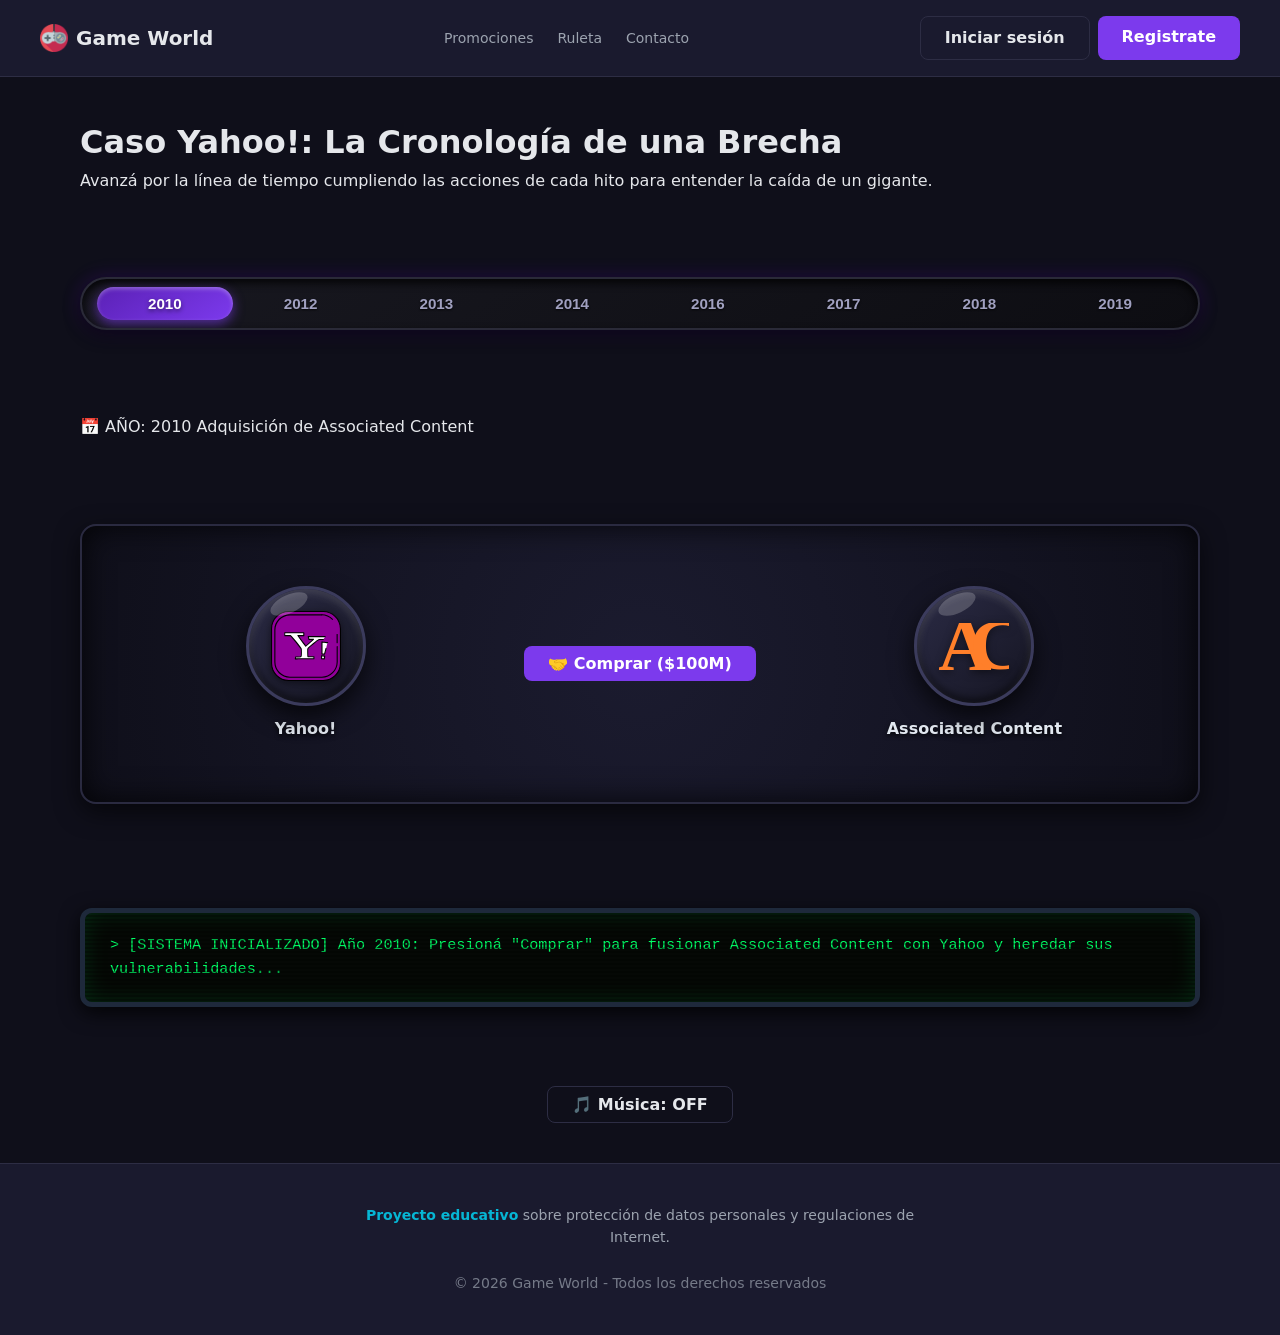
==== commit 4de1d750: ""feat(yahoo-game): redesign timeline UI, merge AC logo on purchase, and clean layout"" ====
--- a/caso-yahoo.html
+++ b/caso-yahoo.html
@@ -9,7 +9,7 @@
 </head>
 <body>
 
-    <!-- Header (Consistente con index.html) -->
+    <!-- Header (Sin botón de música) -->
     <header class="site-header">
         <a href="index.html" class="logo" aria-label="Ir al inicio de Game World">
             <img src="assets/favicon/favicon-32x32.png" alt="" class="logo-icon" width="32" height="32">
@@ -23,8 +23,6 @@
             </ul>
         </nav>
         <div class="auth-actions">
-            <!-- Botón de Música -->
-            <button id="btn-audio" class="btn btn-secondary" title="Activar/Silenciar Música">🎵 Música: OFF</button>
             <a href="panel.html" class="btn btn-secondary">Iniciar sesión</a>
             <a href="register.html" class="btn btn-primary">Registrate</a>
         </div>
@@ -34,10 +32,9 @@
         <header class="game-header">
             <h1>Caso Yahoo!: La Cronología de una Brecha</h1>
             <p>Avanzá por la línea de tiempo cumpliendo las acciones de cada hito para entender la caída de un gigante.</p>
-            <button id="btn-reset" class="btn btn-danger" style="margin-top: 10px;">🔄 Reiniciar Juego</button>
         </header>
 
-        <!-- Cápsula 3D de Línea de Tiempo (Justo debajo del header) -->
+        <!-- Cápsula 3D de Línea de Tiempo (Ancho completo) -->
         <div class="timeline-capsule-wrapper">
             <div class="timeline-capsule" id="timeline-capsule">
                 <div class="timeline-fill" id="timeline-fill"></div>
@@ -55,10 +52,10 @@
         <!-- HUD / Indicador de Año y Misión -->
         <div class="game-hud">
             <span class="year-badge">📅 AÑO: <span id="current-year">2010</span></span>
-            <span class="mission-title" id="mission-title">Hito: Adquisición de Associated Content</span>
+            <span class="mission-title" id="mission-title">Adquisición de Associated Content</span>
         </div>
 
-        <!-- Tablero de Juego (Izquierda vs Derecha - Globos 3D) -->
+        <!-- Tablero de Juego (Doble de alto) -->
         <section class="versus-stage" id="game-stage">
             <!-- Izquierda: Yahoo Bubble -->
             <div class="entity-bubble" id="yahoo-bubble">
@@ -86,11 +83,10 @@
             <p id="terminal-text">> [SISTEMA INICIALIZADO] Año 2010: Presioná "Comprar" para fusionar Associated Content con Yahoo y heredar sus vulnerabilidades...</p>
         </section>
 
-        <!-- Panel de explicación legal/técnica -->
-        <aside class="legal-feedback" id="legal-feedback">
-            <h3>⚖️ Impacto Legal y Regulatorio</h3>
-            <p id="feedback-text">Yahoo compra Associated Content por $100M (luego Yahoo Voices), arrastrando problemas de seguridad internos sin resolver.</p>
-        </aside>
+        <!-- Control de Música reubicado aquí -->
+        <div class="audio-control-container" style="text-align: center; margin-top: 15px;">
+            <button id="btn-audio" class="btn btn-secondary">🎵 Música: OFF</button>
+        </div>
     </main>
 
     <!-- Footer -->
--- a/css/yahoo-game.css
+++ b/css/yahoo-game.css
@@ -1,28 +1,25 @@
-/* --- Cápsula 3D de Línea de Tiempo --- */
+/* --- Cápsula 3D de Línea de Tiempo (Ancho Completo) --- */
 .timeline-capsule-wrapper {
     margin: 20px 0;
-    display: flex;
-    justify-content: center;
+    width: 100%;
 }
 
 .timeline-capsule {
     position: relative;
     display: flex;
+    justify-content: space-between;
+    width: 100%;
     background: linear-gradient(145deg, #181820, #0d0d12);
     border-radius: 50px;
     padding: 8px 15px;
+    box-sizing: border-box;
     box-shadow: inset 0 4px 8px rgba(0, 0, 0, 0.8), 
                 0 6px 15px rgba(0, 0, 0, 0.5),
                 0 0 20px rgba(120, 0, 255, 0.2);
     border: 2px solid #2a2a38;
-    gap: 8px;
     overflow: hidden;
-    max-width: 100%;
-    flex-wrap: wrap;
-    justify-content: center;
 }
 
-/* Barra de relleno interior animada */
 .timeline-fill {
     position: absolute;
     top: 0;
@@ -46,6 +43,8 @@
     padding: 8px 14px;
     border-radius: 30px;
     cursor: pointer;
+    flex: 1;
+    text-align: center;
     transition: all 0.3s ease;
     text-shadow: 0 1px 2px rgba(0,0,0,0.8);
 }
@@ -63,14 +62,15 @@
     text-shadow: 0 2px 4px rgba(0,0,0,0.5);
 }
 
-/* --- Globos / Insignias 3D (Bubbles) --- */
+/* --- Globos 3D y Escenario (Doble de Alto) --- */
 .versus-stage {
     display: grid;
     grid-template-columns: 1fr auto 1fr;
     align-items: center;
     justify-items: center;
     background: radial-gradient(circle at center, #1b1b2f 0%, #0f0f1a 100%);
-    padding: 35px 20px;
+    padding: 50px 20px; /* Incrementado para dar más altura */
+    min-height: 280px;  /* Doble de altura visual */
     border-radius: 16px;
     border: 2px solid #2a2a40;
     box-shadow: inset 0 0 30px rgba(0,0,0,0.8), 0 8px 25px rgba(0,0,0,0.6);
@@ -102,7 +102,6 @@
     overflow: hidden;
 }
 
-/* Efecto brillo tipo esfera / globo 3D */
 .bubble-inner::after {
     content: '';
     position: absolute;
@@ -129,7 +128,6 @@
     margin: 0;
 }
 
-/* Botón interactivo central en el escenario */
 .vs-separator {
     display: flex;
     flex-direction: column;
@@ -179,22 +177,4 @@
     margin: 0;
     line-height: 1.6;
     font-size: 0.95rem;
-}
-
-/* --- Panel Legal --- */
-.legal-feedback {
-    background: rgba(15, 23, 42, 0.8);
-    border: 1px solid #334155;
-    padding: 20px;
-    border-radius: 10px;
-    margin-top: 20px;
-    box-shadow: 0 4px 15px rgba(0,0,0,0.5);
-}
-
-.legal-feedback h3 {
-    margin-top: 0;
-    color: #38bdf8;
-    display: flex;
-    align-items: center;
-    gap: 8px;
 }
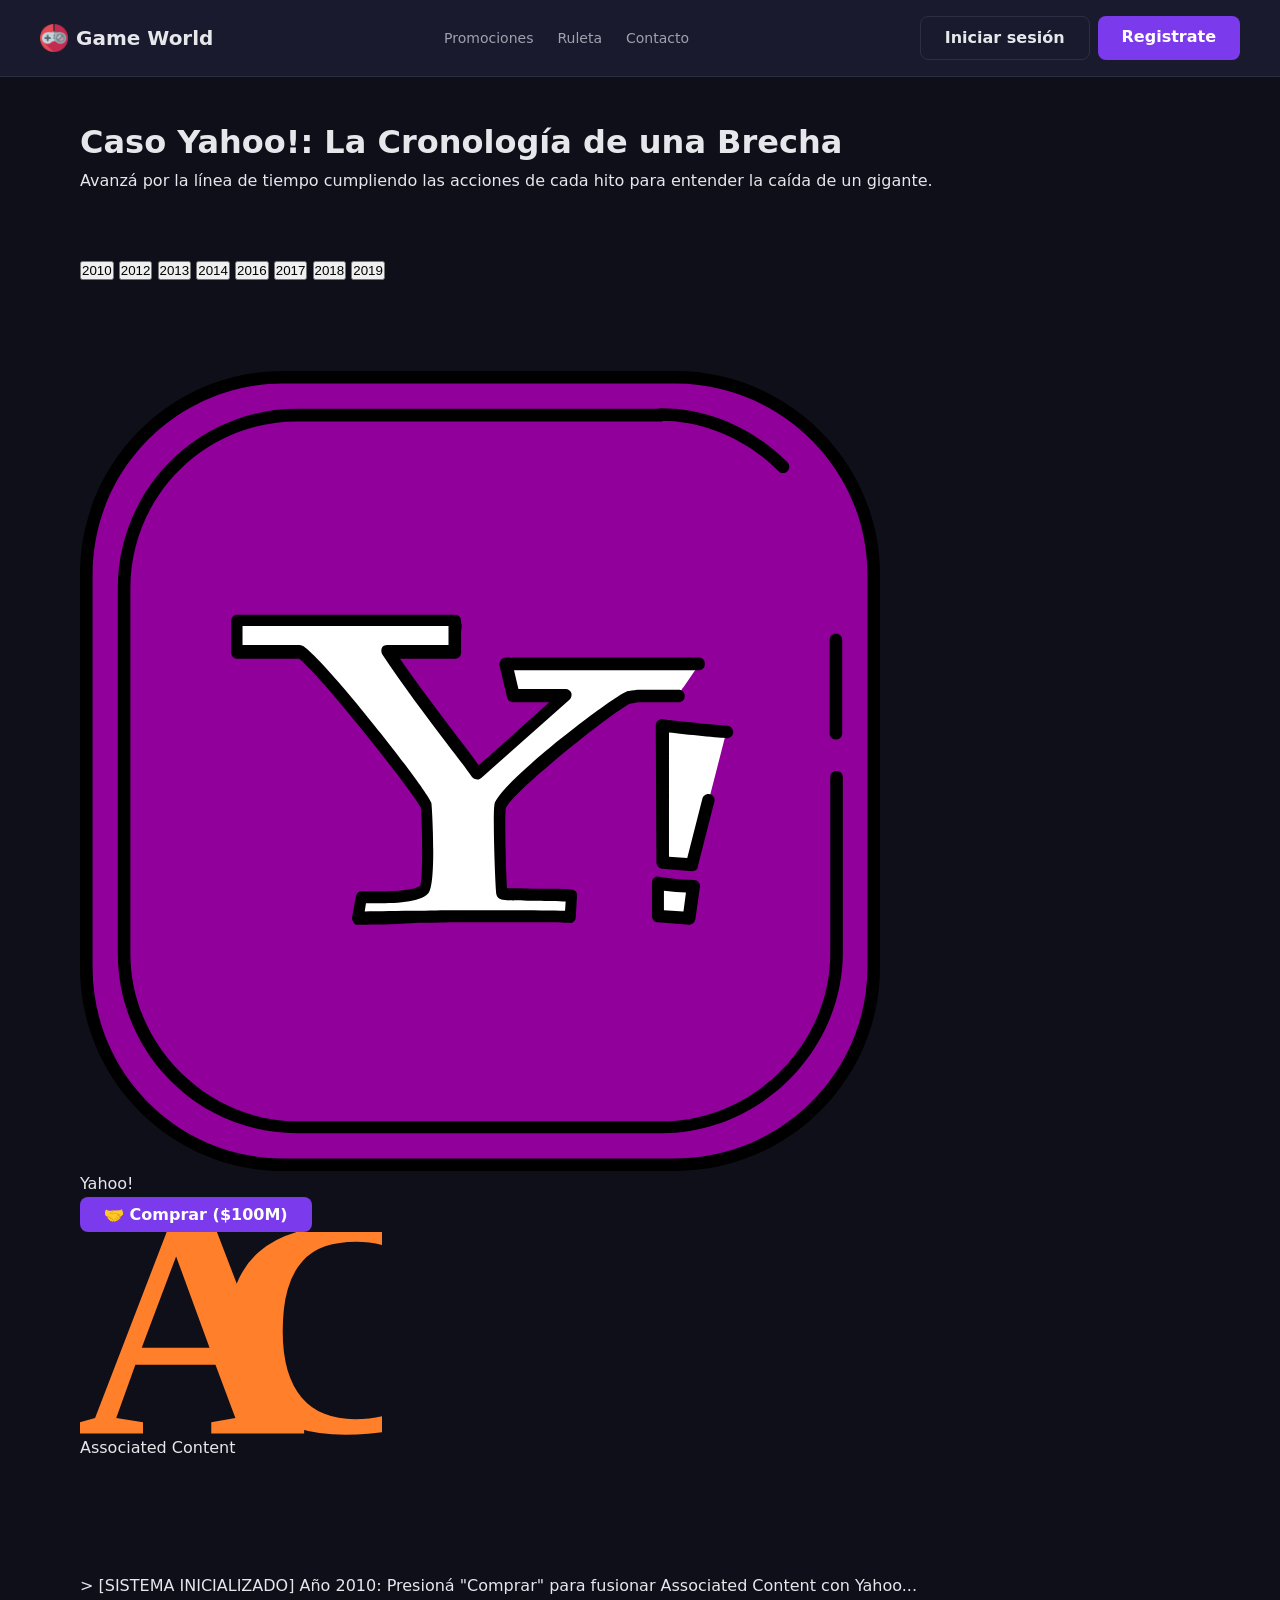
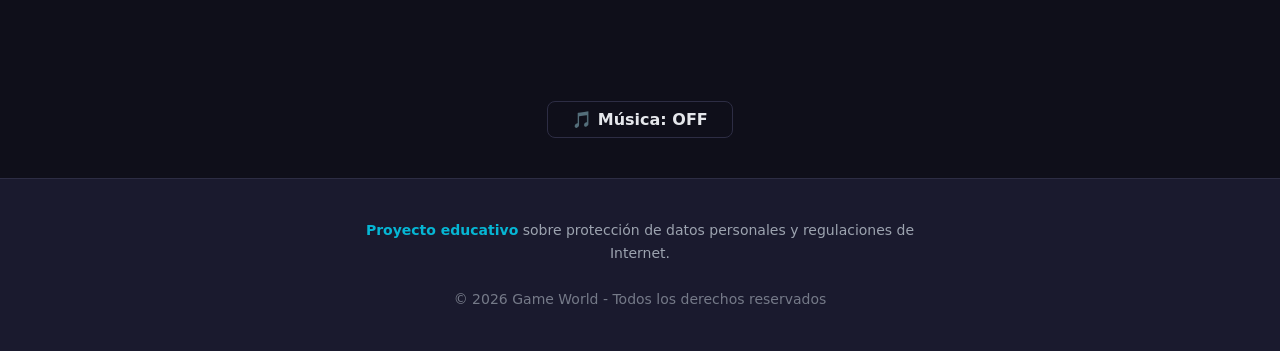
==== commit 697556a3: "feat(yahoo-game): clean redundant HUD, integrate AC badge into Yahoo bubble, add data exfiltration a" ====
--- a/caso-yahoo.html
+++ b/caso-yahoo.html
@@ -9,7 +9,7 @@
 </head>
 <body>
 
-    <!-- Header (Sin botón de música) -->
+    <!-- Header -->
     <header class="site-header">
         <a href="index.html" class="logo" aria-label="Ir al inicio de Game World">
             <img src="assets/favicon/favicon-32x32.png" alt="" class="logo-icon" width="32" height="32">
@@ -49,12 +49,6 @@
             </div>
         </div>
 
-        <!-- HUD / Indicador de Año y Misión -->
-        <div class="game-hud">
-            <span class="year-badge">📅 AÑO: <span id="current-year">2010</span></span>
-            <span class="mission-title" id="mission-title">Adquisición de Associated Content</span>
-        </div>
-
         <!-- Tablero de Juego (Doble de alto) -->
         <section class="versus-stage" id="game-stage">
             <!-- Izquierda: Yahoo Bubble -->
@@ -80,10 +74,10 @@
 
         <!-- Pantalla Retro / Terminal MS-DOS -->
         <section class="retro-tv">
-            <p id="terminal-text">> [SISTEMA INICIALIZADO] Año 2010: Presioná "Comprar" para fusionar Associated Content con Yahoo y heredar sus vulnerabilidades...</p>
+            <p id="terminal-text">> [SISTEMA INICIALIZADO] Año 2010: Presioná "Comprar" para fusionar Associated Content con Yahoo...</p>
         </section>
 
-        <!-- Control de Música reubicado aquí -->
+        <!-- Control de Música reubicado -->
         <div class="audio-control-container" style="text-align: center; margin-top: 15px;">
             <button id="btn-audio" class="btn btn-secondary">🎵 Música: OFF</button>
         </div>
--- a/css/yahoo-game.css
+++ b/css/yahoo-game.css
@@ -1,180 +1,37 @@
-/* --- Cápsula 3D de Línea de Tiempo (Ancho Completo) --- */
-.timeline-capsule-wrapper {
-    margin: 20px 0;
-    width: 100%;
+/* --- Estilos y Animaciones de Exfiltración de Datos --- */
+.data-packet {
+    position: absolute;
+    width: 14px;
+    height: 14px;
+    background: #00ff66;
+    border-radius: 50%;
+    box-shadow: 0 0 10px #00ff66, 0 0 20px #00ff66;
+    z-index: 50;
+    pointer-events: none;
+    animation: travelData 1s linear forwards;
 }
 
-.timeline-capsule {
-    position: relative;
-    display: flex;
-    justify-content: space-between;
-    width: 100%;
-    background: linear-gradient(145deg, #181820, #0d0d12);
-    border-radius: 50px;
-    padding: 8px 15px;
-    box-sizing: border-box;
-    box-shadow: inset 0 4px 8px rgba(0, 0, 0, 0.8), 
-                0 6px 15px rgba(0, 0, 0, 0.5),
-                0 0 20px rgba(120, 0, 255, 0.2);
-    border: 2px solid #2a2a38;
-    overflow: hidden;
+@keyframes travelData {
+    0% {
+        transform: translate(0, 0) scale(1);
+        opacity: 1;
+    }
+    50% {
+        transform: translate(150px, -20px) scale(1.4);
+        opacity: 0.8;
+    }
+    100% {
+        transform: translate(320px, 0) scale(0.5);
+        opacity: 0;
+    }
 }
 
-.timeline-fill {
-    position: absolute;
-    top: 0;
-    left: 0;
-    height: 100%;
-    background: linear-gradient(90deg, rgba(120,0,255,0.4), rgba(0,220,255,0.6));
-    border-radius: 50px;
-    transition: width 0.4s ease-in-out;
-    z-index: 1;
-    pointer-events: none;
+/* Animación especial para MD5 en 2013 */
+.md5-glow {
+    animation: md5Pulse 1.5s infinite alternate;
 }
 
-.timeline-capsule .step-btn {
-    position: relative;
-    z-index: 2;
-    background: transparent;
-    border: none;
-    color: #a0a0c0;
-    font-weight: bold;
-    font-size: 0.95rem;
-    padding: 8px 14px;
-    border-radius: 30px;
-    cursor: pointer;
-    flex: 1;
-    text-align: center;
-    transition: all 0.3s ease;
-    text-shadow: 0 1px 2px rgba(0,0,0,0.8);
-}
-
-.timeline-capsule .step-btn:hover {
-    color: #ffffff;
-    background: rgba(255, 255, 255, 0.08);
-}
-
-.timeline-capsule .step-btn.active {
-    background: linear-gradient(145deg, #5b21b6, #7c3aed);
-    color: #ffffff;
-    box-shadow: 0 4px 12px rgba(124, 58, 237, 0.6),
-                inset 0 2px 4px rgba(255, 255, 255, 0.3);
-    text-shadow: 0 2px 4px rgba(0,0,0,0.5);
-}
-
-/* --- Globos 3D y Escenario (Doble de Alto) --- */
-.versus-stage {
-    display: grid;
-    grid-template-columns: 1fr auto 1fr;
-    align-items: center;
-    justify-items: center;
-    background: radial-gradient(circle at center, #1b1b2f 0%, #0f0f1a 100%);
-    padding: 50px 20px; /* Incrementado para dar más altura */
-    min-height: 280px;  /* Doble de altura visual */
-    border-radius: 16px;
-    border: 2px solid #2a2a40;
-    box-shadow: inset 0 0 30px rgba(0,0,0,0.8), 0 8px 25px rgba(0,0,0,0.6);
-    margin: 20px 0;
-    gap: 15px;
-}
-
-.entity-bubble {
-    display: flex;
-    flex-direction: column;
-    align-items: center;
-    gap: 10px;
-    transition: transform 0.4s cubic-bezier(0.175, 0.885, 0.32, 1.275);
-}
-
-.bubble-inner {
-    width: 120px;
-    height: 120px;
-    border-radius: 50%;
-    background: linear-gradient(135deg, #2b2b45, #151522);
-    display: flex;
-    align-items: center;
-    justify-content: center;
-    box-shadow: 0 10px 25px rgba(0, 0, 0, 0.7),
-                inset 0 4px 8px rgba(255, 255, 255, 0.15),
-                inset 0 -4px 8px rgba(0, 0, 0, 0.6);
-    border: 3px solid #3b3b5c;
-    position: relative;
-    overflow: hidden;
-}
-
-.bubble-inner::after {
-    content: '';
-    position: absolute;
-    top: 6px;
-    left: 20px;
-    width: 40px;
-    height: 18px;
-    background: rgba(255, 255, 255, 0.2);
-    border-radius: 50%;
-    transform: rotate(-25deg);
-}
-
-.bubble-inner img {
-    max-width: 70px;
-    height: auto;
-    filter: drop-shadow(0 2px 4px rgba(0,0,0,0.5));
-}
-
-.entity-bubble p {
-    color: #e2e8f0;
-    font-weight: bold;
-    font-size: 1rem;
-    text-shadow: 0 2px 4px rgba(0,0,0,0.8);
-    margin: 0;
-}
-
-.vs-separator {
-    display: flex;
-    flex-direction: column;
-    align-items: center;
-    justify-content: center;
-}
-
-.pulse-btn {
-    animation: pulseGlow 2s infinite;
-}
-
-@keyframes pulseGlow {
-    0% { box-shadow: 0 0 0 0 rgba(124, 58, 237, 0.7); }
-    70% { box-shadow: 0 0 0 15px rgba(124, 58, 237, 0); }
-    100% { box-shadow: 0 0 0 0 rgba(124, 58, 237, 0); }
-}
-
-/* --- Terminal Retro / TV --- */
-.retro-tv {
-    background-color: #050805;
-    color: #00ff66;
-    font-family: 'Courier New', Courier, monospace;
-    padding: 20px 25px;
-    border-radius: 12px;
-    border: 5px solid #1e293b;
-    box-shadow: inset 0 0 25px rgba(0, 255, 102, 0.15), 0 6px 20px rgba(0,0,0,0.8);
-    position: relative;
-    overflow: hidden;
-    min-height: 90px;
-    margin-top: 20px;
-}
-
-.retro-tv::before {
-    content: " ";
-    display: block;
-    position: absolute;
-    top: 0; left: 0; bottom: 0; right: 0;
-    background: linear-gradient(rgba(18, 16, 16, 0) 50%, rgba(0, 0, 0, 0.3) 50%);
-    background-size: 100% 4px;
-    z-index: 10;
-    pointer-events: none;
-}
-
-.retro-tv p {
-    position: relative;
-    z-index: 1;
-    margin: 0;
-    line-height: 1.6;
-    font-size: 0.95rem;
+@keyframes md5Pulse {
+    0% { box-shadow: 0 0 10px rgba(234, 179, 8, 0.4); border-color: #eab308; }
+    100% { box-shadow: 0 0 25px rgba(239, 68, 68, 0.8); border-color: #ef4444; }
 }
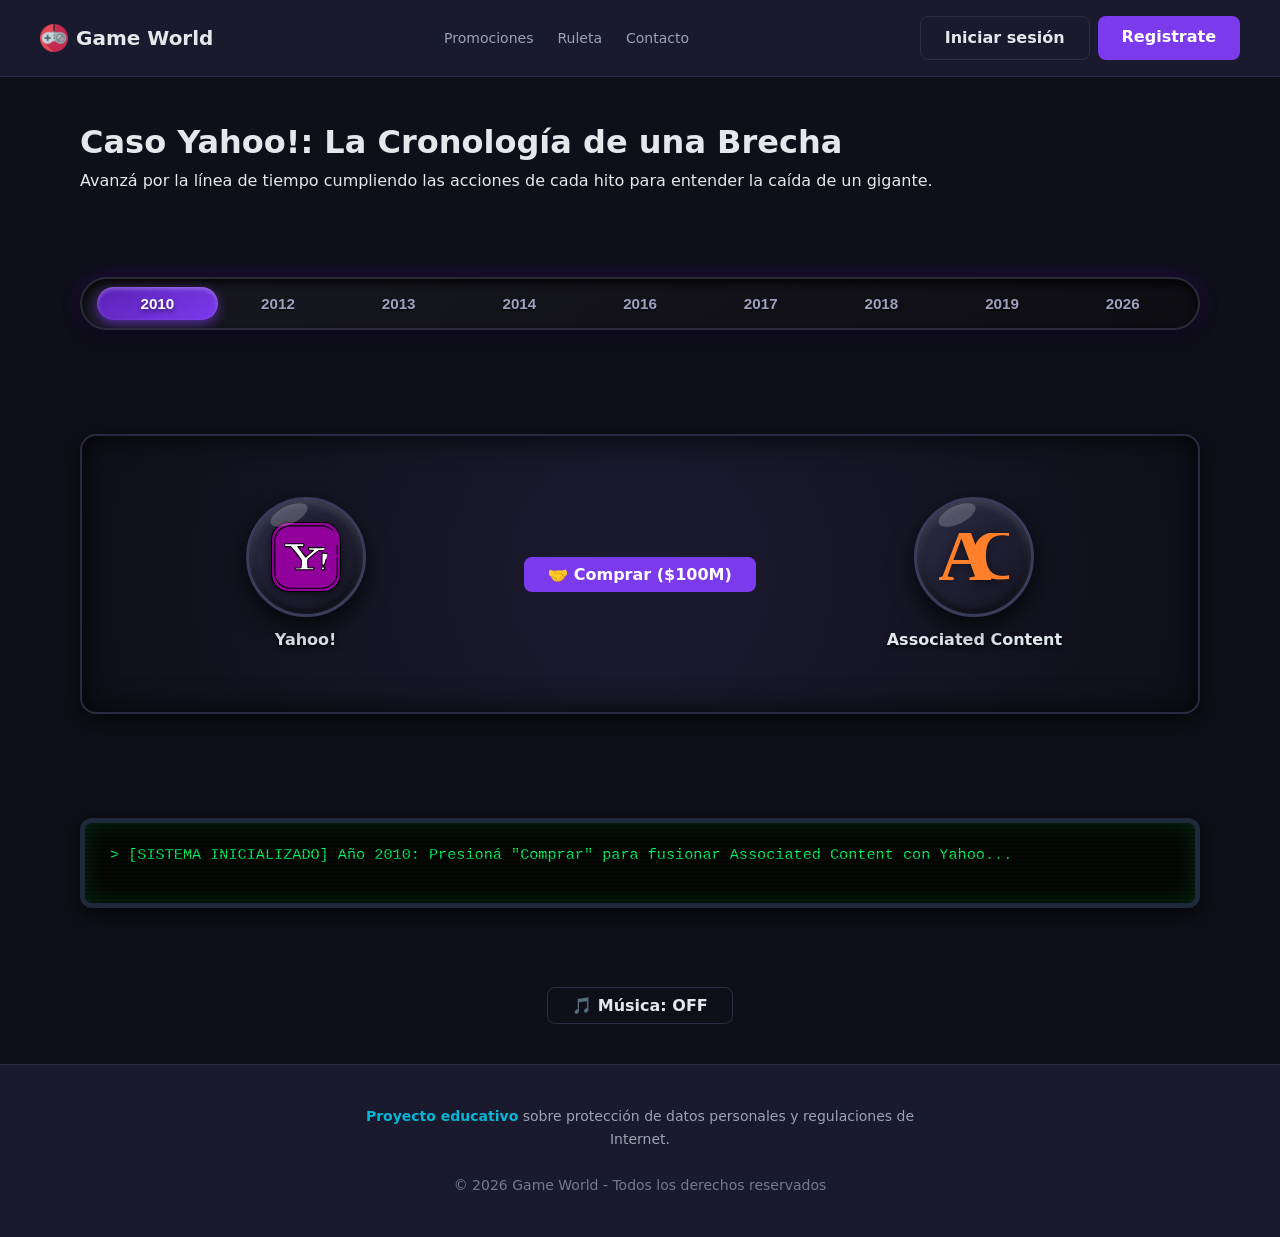
==== commit b9c46ee3: "feat(yahoo-game): integrate Verizon image logo, Altaba transformation morph, interactive legal/AAIP " ====
--- a/caso-yahoo.html
+++ b/caso-yahoo.html
@@ -34,7 +34,7 @@
             <p>Avanzá por la línea de tiempo cumpliendo las acciones de cada hito para entender la caída de un gigante.</p>
         </header>
 
-        <!-- Cápsula 3D de Línea de Tiempo (Ancho completo) -->
+        <!-- Cápsula 3D de Línea de Tiempo con el año 2026 agregado -->
         <div class="timeline-capsule-wrapper">
             <div class="timeline-capsule" id="timeline-capsule">
                 <div class="timeline-fill" id="timeline-fill"></div>
@@ -46,16 +46,14 @@
                 <button class="step-btn" data-step="2017" data-index="5">2017</button>
                 <button class="step-btn" data-step="2018" data-index="6">2018</button>
                 <button class="step-btn" data-step="2019" data-index="7">2019</button>
+                <button class="step-btn" data-step="2026" data-index="8">2026</button>
             </div>
         </div>
 
-        <!-- Tablero de Juego (Doble de alto) -->
+        <!-- Tablero de Juego -->
         <section class="versus-stage" id="game-stage">
-            <!-- Izquierda: Yahoo Bubble -->
             <div class="entity-bubble" id="yahoo-bubble">
-                <div class="bubble-inner">
-                    <img src="assets/yahoo/yahoo-logo.svg" alt="Yahoo">
-                </div>
+                <div class="bubble-inner"><img src="assets/yahoo/yahoo-logo.svg" alt="Yahoo"></div>
                 <p>Yahoo!</p>
             </div>
 
@@ -63,11 +61,8 @@
                 <button id="btn-comprar" class="btn btn-primary pulse-btn">🤝 Comprar ($100M)</button>
             </div>
 
-            <!-- Derecha: Associated Content Bubble -->
             <div class="entity-bubble" id="ac-bubble">
-                <div class="bubble-inner">
-                    <img src="assets/yahoo/associated-content.svg" alt="Associated Content">
-                </div>
+                <div class="bubble-inner"><img src="assets/yahoo/associated-content.svg" alt="Associated Content"></div>
                 <p>Associated Content</p>
             </div>
         </section>
@@ -77,7 +72,7 @@
             <p id="terminal-text">> [SISTEMA INICIALIZADO] Año 2010: Presioná "Comprar" para fusionar Associated Content con Yahoo...</p>
         </section>
 
-        <!-- Control de Música reubicado -->
+        <!-- Control de Música -->
         <div class="audio-control-container" style="text-align: center; margin-top: 15px;">
             <button id="btn-audio" class="btn btn-secondary">🎵 Música: OFF</button>
         </div>
--- a/css/yahoo-game.css
+++ b/css/yahoo-game.css
@@ -1,3 +1,184 @@
+/* --- Cápsula 3D de Línea de Tiempo (Ancho Completo) --- */
+.timeline-capsule-wrapper {
+    margin: 20px 0;
+    width: 100%;
+}
+
+.timeline-capsule {
+    position: relative;
+    display: flex;
+    justify-content: space-between;
+    width: 100%;
+    background: linear-gradient(145deg, #181820, #0d0d12);
+    border-radius: 50px;
+    padding: 8px 15px;
+    box-sizing: border-box;
+    box-shadow: inset 0 4px 8px rgba(0, 0, 0, 0.8), 
+                0 6px 15px rgba(0, 0, 0, 0.5),
+                0 0 20px rgba(120, 0, 255, 0.2);
+    border: 2px solid #2a2a38;
+    overflow: hidden;
+}
+
+.timeline-fill {
+    position: absolute;
+    top: 0;
+    left: 0;
+    height: 100%;
+    background: linear-gradient(90deg, rgba(120,0,255,0.4), rgba(0,220,255,0.6));
+    border-radius: 50px;
+    transition: width 0.4s ease-in-out;
+    z-index: 1;
+    pointer-events: none;
+}
+
+.timeline-capsule .step-btn {
+    position: relative;
+    z-index: 2;
+    background: transparent;
+    border: none;
+    color: #a0a0c0;
+    font-weight: bold;
+    font-size: 0.95rem;
+    padding: 8px 14px;
+    border-radius: 30px;
+    cursor: pointer;
+    flex: 1;
+    text-align: center;
+    transition: all 0.3s ease;
+    text-shadow: 0 1px 2px rgba(0,0,0,0.8);
+}
+
+.timeline-capsule .step-btn:hover {
+    color: #ffffff;
+    background: rgba(255, 255, 255, 0.08);
+}
+
+.timeline-capsule .step-btn.active {
+    background: linear-gradient(145deg, #5b21b6, #7c3aed);
+    color: #ffffff;
+    box-shadow: 0 4px 12px rgba(124, 58, 237, 0.6),
+                inset 0 2px 4px rgba(255, 255, 255, 0.3);
+    text-shadow: 0 2px 4px rgba(0,0,0,0.5);
+}
+
+/* --- Globos 3D y Escenario (Doble de Alto) --- */
+.versus-stage {
+    display: grid;
+    grid-template-columns: 1fr auto 1fr;
+    align-items: center;
+    justify-items: center;
+    background: radial-gradient(circle at center, #1b1b2f 0%, #0f0f1a 100%);
+    padding: 50px 20px; /* Incrementado para dar más altura */
+    min-height: 280px;  /* Doble de altura visual */
+    border-radius: 16px;
+    border: 2px solid #2a2a40;
+    box-shadow: inset 0 0 30px rgba(0,0,0,0.8), 0 8px 25px rgba(0,0,0,0.6);
+    margin: 20px 0;
+    gap: 15px;
+}
+
+.entity-bubble {
+    display: flex;
+    flex-direction: column;
+    align-items: center;
+    gap: 10px;
+    transition: transform 0.4s cubic-bezier(0.175, 0.885, 0.32, 1.275);
+}
+
+.bubble-inner {
+    width: 120px;
+    height: 120px;
+    border-radius: 50%;
+    background: linear-gradient(135deg, #2b2b45, #151522);
+    display: flex;
+    align-items: center;
+    justify-content: center;
+    box-shadow: 0 10px 25px rgba(0, 0, 0, 0.7),
+                inset 0 4px 8px rgba(255, 255, 255, 0.15),
+                inset 0 -4px 8px rgba(0, 0, 0, 0.6);
+    border: 3px solid #3b3b5c;
+    position: relative;
+    overflow: hidden;
+}
+
+.bubble-inner::after {
+    content: '';
+    position: absolute;
+    top: 6px;
+    left: 20px;
+    width: 40px;
+    height: 18px;
+    background: rgba(255, 255, 255, 0.2);
+    border-radius: 50%;
+    transform: rotate(-25deg);
+}
+
+.bubble-inner img {
+    max-width: 70px;
+    height: auto;
+    filter: drop-shadow(0 2px 4px rgba(0,0,0,0.5));
+}
+
+.entity-bubble p {
+    color: #e2e8f0;
+    font-weight: bold;
+    font-size: 1rem;
+    text-shadow: 0 2px 4px rgba(0,0,0,0.8);
+    margin: 0;
+}
+
+.vs-separator {
+    display: flex;
+    flex-direction: column;
+    align-items: center;
+    justify-content: center;
+}
+
+.pulse-btn {
+    animation: pulseGlow 2s infinite;
+}
+
+@keyframes pulseGlow {
+    0% { box-shadow: 0 0 0 0 rgba(124, 58, 237, 0.7); }
+    70% { box-shadow: 0 0 0 15px rgba(124, 58, 237, 0); }
+    100% { box-shadow: 0 0 0 0 rgba(124, 58, 237, 0); }
+}
+
+/* --- Terminal Retro / TV --- */
+.retro-tv {
+    background-color: #050805;
+    color: #00ff66;
+    font-family: 'Courier New', Courier, monospace;
+    padding: 20px 25px;
+    border-radius: 12px;
+    border: 5px solid #1e293b;
+    box-shadow: inset 0 0 25px rgba(0, 255, 102, 0.15), 0 6px 20px rgba(0,0,0,0.8);
+    position: relative;
+    overflow: hidden;
+    min-height: 90px;
+    margin-top: 20px;
+}
+
+.retro-tv::before {
+    content: " ";
+    display: block;
+    position: absolute;
+    top: 0; left: 0; bottom: 0; right: 0;
+    background: linear-gradient(rgba(18, 16, 16, 0) 50%, rgba(0, 0, 0, 0.3) 50%);
+    background-size: 100% 4px;
+    z-index: 10;
+    pointer-events: none;
+}
+
+.retro-tv p {
+    position: relative;
+    z-index: 1;
+    margin: 0;
+    line-height: 1.6;
+    font-size: 0.95rem;
+}
+
 /* --- Estilos y Animaciones de Exfiltración de Datos --- */
 .data-packet {
     position: absolute;
@@ -34,4 +215,61 @@
 @keyframes md5Pulse {
     0% { box-shadow: 0 0 10px rgba(234, 179, 8, 0.4); border-color: #eab308; }
     100% { box-shadow: 0 0 25px rgba(239, 68, 68, 0.8); border-color: #ef4444; }
+}
+
+/* --- Cuadros de diálogo y globos de texto --- */
+.dialog-bubble {
+    background: #1e293b;
+    border: 2px solid #38bdf8;
+    color: #f8fafc;
+    padding: 12px 18px;
+    border-radius: 12px;
+    position: relative;
+    max-width: 250px;
+    font-size: 0.9rem;
+    box-shadow: 0 4px 15px rgba(0,0,0,0.5);
+    text-align: center;
+    animation: fadeInScale 0.3s ease-out forwards;
+}
+
+@keyframes fadeInScale {
+    0% { transform: scale(0.8); opacity: 0; }
+    100% { transform: scale(1); opacity: 1; }
+}
+
+/* Animación de asustado / temblor para el empleado de 2014 */
+.shake-animation {
+    animation: shakeEffect 0.4s ease-in-out infinite;
+}
+
+@keyframes shakeEffect {
+    0%, 100% { transform: translate(0, 0) rotate(0deg); }
+    20% { transform: translate(-3px, 2px) rotate(-3deg); }
+    40% { transform: translate(3px, -2px) rotate(3deg); }
+    60% { transform: translate(-2px, -1px) rotate(-1deg); }
+    80% { transform: translate(2px, 1px) rotate(1deg); }
+}
+
+/* Alerta global para el mundo en 2013 */
+.global-alert {
+    border-color: #ef4444 !important;
+    background: rgba(239, 68, 68, 0.1);
+    box-shadow: 0 0 20px rgba(239, 68, 68, 0.4);
+}
+
+/* Animación de transformación / metamorfosis a Altaba Inc en 2017 */
+.morph-altaba {
+    animation: altabaMorph 1.2s cubic-bezier(0.68, -0.55, 0.265, 1.55) forwards;
+}
+
+@keyframes altabaMorph {
+    0% { transform: scale(1) rotate(0deg); filter: hue-rotate(0deg); }
+    50% { transform: scale(1.3) rotate(180deg); filter: hue-rotate(180deg); }
+    100% { transform: scale(1) rotate(360deg); filter: hue-rotate(280deg); }
+}
+
+/* Imagen de Verizon dentro de las burbujas */
+.bubble-inner img.verizon-img {
+    max-width: 85px;
+    border-radius: 6px;
 }
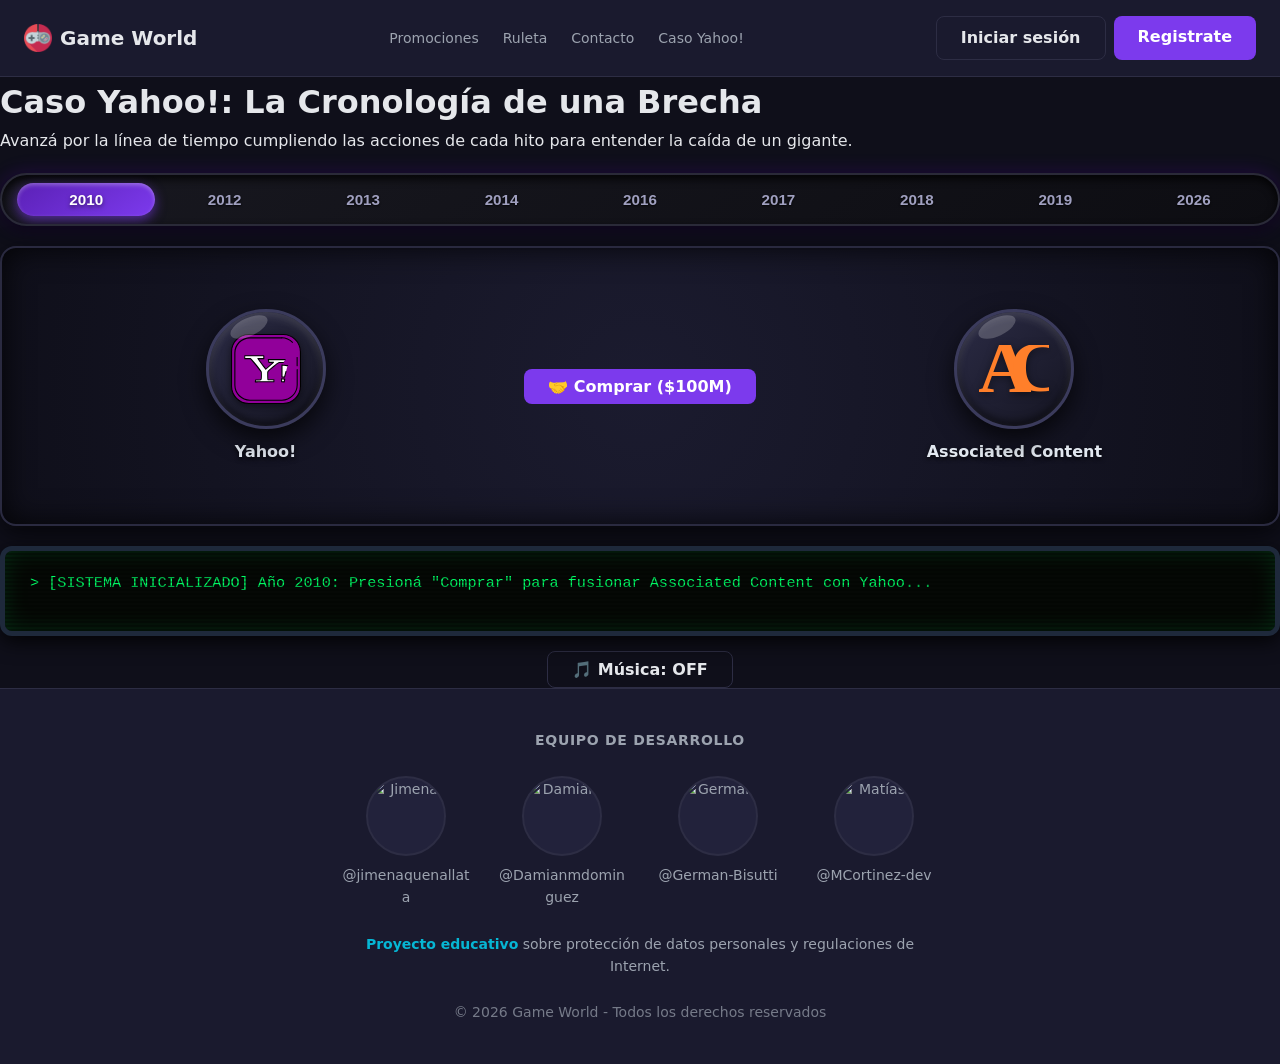
==== commit 9804aa85: "refactor(yahoo): update caso-yahoo.html to use modular CSS stylesheets, dynamic component header/foo" ====
--- a/caso-yahoo.html
+++ b/caso-yahoo.html
@@ -3,40 +3,32 @@
 <head>
     <meta charset="UTF-8">
     <meta name="viewport" content="width=device-width, initial-scale=1.0">
+    <meta name="description" content="Cronología interactiva del caso Yahoo en Game World - Proyecto educativo sobre protección de datos personales.">
+    <meta name="author" content="Equipo Game World">
+    <link rel="icon" type="image/png" sizes="32x32" href="assets/favicon/favicon-32x32.png">
     <title>Game World | Caso Yahoo!</title>
-    <link rel="stylesheet" href="css/styles.css">
+
+    <!-- Hojas de estilo modulares (respetando el orden de cascada) -->
+    <link rel="stylesheet" href="css/variables.css">
+    <link rel="stylesheet" href="css/base.css">
+    <link rel="stylesheet" href="css/components.css">
     <link rel="stylesheet" href="css/yahoo-game.css">
 </head>
 <body>
 
-    <!-- Header -->
-    <header class="site-header">
-        <a href="index.html" class="logo" aria-label="Ir al inicio de Game World">
-            <img src="assets/favicon/favicon-32x32.png" alt="" class="logo-icon" width="32" height="32">
-            <span class="logo-text">Game World</span>
-        </a>
-        <nav class="main-nav" aria-label="Navegación principal">
-            <ul>
-                <li><a href="index.html#carousel">Promociones</a></li>
-                <li><a href="index.html#ruleta">Ruleta</a></li>
-                <li><a href="index.html#contacto">Contacto</a></li>
-            </ul>
-        </nav>
-        <div class="auth-actions">
-            <a href="panel.html" class="btn btn-secondary">Iniciar sesión</a>
-            <a href="register.html" class="btn btn-primary">Registrate</a>
-        </div>
-    </header>
+    <!-- Header inyectado automáticamente mediante JS -->
+    <div id="header-container"></div>
 
+    <!-- Contenido Principal de la Cronología Interactiva -->
     <main class="yahoo-container">
         <header class="game-header">
             <h1>Caso Yahoo!: La Cronología de una Brecha</h1>
             <p>Avanzá por la línea de tiempo cumpliendo las acciones de cada hito para entender la caída de un gigante.</p>
         </header>
 
-        <!-- Cápsula 3D de Línea de Tiempo con el año 2026 agregado -->
+        <!-- Cápsula 3D de Línea de Tiempo (Ancho completo con barra de progreso) -->
         <div class="timeline-capsule-wrapper">
-            <div class="timeline-capsule" id="timeline-capsule">
+            <nav class="timeline-capsule" id="timeline-capsule" aria-label="Cronología del caso Yahoo de 2010 a 2026">
                 <div class="timeline-fill" id="timeline-fill"></div>
                 <button class="step-btn active" data-step="2010" data-index="0">2010</button>
                 <button class="step-btn" data-step="2012" data-index="1">2012</button>
@@ -47,13 +39,13 @@
                 <button class="step-btn" data-step="2018" data-index="6">2018</button>
                 <button class="step-btn" data-step="2019" data-index="7">2019</button>
                 <button class="step-btn" data-step="2026" data-index="8">2026</button>
-            </div>
+            </nav>
         </div>
 
-        <!-- Tablero de Juego -->
-        <section class="versus-stage" id="game-stage">
+        <!-- Tablero de Juego / Escenario Interactivo (Izquierda vs Derecha) -->
+        <section class="versus-stage" id="game-stage" aria-label="Escenario interactivo">
             <div class="entity-bubble" id="yahoo-bubble">
-                <div class="bubble-inner"><img src="assets/yahoo/yahoo-logo.svg" alt="Yahoo"></div>
+                <div class="bubble-inner"><img src="assets/yahoo/yahoo-logo.svg" alt="Logo de Yahoo"></div>
                 <p>Yahoo!</p>
             </div>
 
@@ -62,28 +54,27 @@
             </div>
 
             <div class="entity-bubble" id="ac-bubble">
-                <div class="bubble-inner"><img src="assets/yahoo/associated-content.svg" alt="Associated Content"></div>
+                <div class="bubble-inner"><img src="assets/yahoo/associated-content.svg" alt="Logo de Associated Content"></div>
                 <p>Associated Content</p>
             </div>
         </section>
 
-        <!-- Pantalla Retro / Terminal MS-DOS -->
-        <section class="retro-tv">
+        <!-- Pantalla Estilo Terminal Retro / Consola de eventos -->
+        <section class="retro-tv" aria-label="Consola de eventos del sistema">
             <p id="terminal-text">> [SISTEMA INICIALIZADO] Año 2010: Presioná "Comprar" para fusionar Associated Content con Yahoo...</p>
         </section>
 
-        <!-- Control de Música -->
+        <!-- Control de Música de Fondo -->
         <div class="audio-control-container" style="text-align: center; margin-top: 15px;">
             <button id="btn-audio" class="btn btn-secondary">🎵 Música: OFF</button>
         </div>
     </main>
 
-    <!-- Footer -->
-    <footer class="site-footer">
-        <p class="footer-aviso"><strong>Proyecto educativo</strong> sobre protección de datos personales y regulaciones de Internet.</p>
-        <p class="footer-copyright">&copy; 2026 Game World - Todos los derechos reservados</p>
-    </footer>
+    <!-- Footer inyectado automáticamente mediante JS -->
+    <div id="footer-container"></div>
 
+    <!-- Scripts: Cargador dinámico de componentes y lógica del juego de Yahoo -->
+    <script src="js/include-components.js"></script>
     <script src="js/yahoo-game.js"></script>
 </body>
 </html>
--- a/css/variables.css
+++ b/css/variables.css
@@ -0,0 +1,37 @@
+/* ============================================================
+   VARIABLES GLOBALES (:root)
+   Centralizamos la paleta de colores, tipografías y sombras.
+   Si queremos rediseñar el sitio más adelante, solo se cambia acá.
+   ============================================================ */
+:root {
+    --color-bg: #0f0f1a;
+    --color-bg-alt: #1a1a2e;
+    --color-surface: #22223b;
+    --color-primary: #7c3aed;
+    --color-primary-hover: #6d28d9;
+    --color-secondary: #06b6d4;
+    --color-accent: #f59e0b;
+    --color-danger: #ef4444;
+    --color-text: #e5e7eb;
+    --color-text-muted: #9ca3af;
+    --color-border: #2d2d44;
+
+    --space-xs: 0.5rem;
+    --space-sm: 1rem;
+    --space-md: 1.5rem;
+    --space-lg: 2.5rem;
+    --space-xl: 4rem;
+
+    --font-family: system-ui, -apple-system, "Segoe UI", Roboto, sans-serif;
+    --font-size-sm: 0.875rem;
+    --font-size-base: 1rem;
+    --font-size-lg: 1.25rem;
+    --font-size-xl: 1.75rem;
+    --font-size-2xl: 2.5rem;
+
+    --radius: 8px;
+    --radius-lg: 16px;
+    --shadow: 0 4px 12px rgba(0, 0, 0, 0.3);
+    --shadow-lg: 0 8px 24px rgba(0, 0, 0, 0.4);
+    --transition: 0.25s ease;
+}
--- a/css/base.css
+++ b/css/base.css
@@ -0,0 +1,80 @@
+/* ============================================================
+   RESET Y ESTILOS BASE
+   Normalizamos los márgenes por defecto y definimos los botones
+   reutilizables en todo el proyecto.
+   ============================================================ */
+*, *::before, *::after {
+    box-sizing: border-box;
+    margin: 0;
+    padding: 0;
+}
+
+html {
+    scroll-behavior: smooth;
+}
+
+body {
+    font-family: var(--font-family);
+    font-size: var(--font-size-base);
+    line-height: 1.6;
+    color: var(--color-text);
+    background-color: var(--color-bg);
+    min-height: 100vh;
+}
+
+img {
+    max-width: 100%;
+    height: auto;
+    display: block;
+}
+
+a {
+    color: inherit;
+    text-decoration: none;
+}
+
+ul {
+    list-style: none;
+}
+
+/* Botones globales */
+.btn {
+    display: inline-block;
+    padding: var(--space-xs) var(--space-md);
+    font-size: var(--font-size-base);
+    font-family: inherit;
+    font-weight: 600;
+    border: none;
+    border-radius: var(--radius);
+    cursor: pointer;
+    transition: background-color var(--transition), transform var(--transition);
+    text-align: center;
+}
+
+.btn:hover {
+    transform: translateY(-2px);
+}
+
+.btn-primary {
+    background-color: var(--color-primary);
+    color: #fff;
+}
+
+.btn-primary:hover {
+    background-color: var(--color-primary-hover);
+}
+
+.btn-secondary {
+    background-color: transparent;
+    color: var(--color-text);
+    border: 1px solid var(--color-border);
+}
+
+.btn-secondary:hover {
+    background-color: var(--color-surface);
+}
+
+.btn-danger {
+    background-color: var(--color-danger);
+    color: #fff;
+}
--- a/css/components.css
+++ b/css/components.css
@@ -0,0 +1,214 @@
+/* ============================================================
+   COMPONENTES COMPARTIDOS
+   Estilos para el header superior, el footer institucional
+   y los modales legales que se abren en varias páginas.
+   ============================================================ */
+
+/* Header fijo */
+.site-header {
+    display: flex;
+    flex-wrap: wrap;
+    align-items: center;
+    justify-content: space-between;
+    gap: var(--space-sm);
+    padding: var(--space-sm) var(--space-md);
+    background-color: var(--color-bg-alt);
+    border-bottom: 1px solid var(--color-border);
+    position: sticky;
+    top: 0;
+    z-index: 100;
+}
+
+.logo {
+    display: flex;
+    align-items: center;
+    gap: var(--space-xs);
+    font-size: var(--font-size-lg);
+    font-weight: 700;
+    color: var(--color-text);
+}
+
+.logo-icon {
+    width: 28px;
+    height: 28px;
+    object-fit: contain;
+    flex-shrink: 0;
+}
+
+.main-nav ul {
+    display: flex;
+    gap: var(--space-md);
+}
+
+.main-nav a {
+    color: var(--color-text-muted);
+    font-size: var(--font-size-sm);
+    transition: color var(--transition);
+}
+
+.main-nav a:hover {
+    color: var(--color-secondary);
+}
+
+.auth-actions {
+    display: flex;
+    gap: var(--space-xs);
+}
+
+/* Footer institucional */
+.site-footer {
+    text-align: center;
+    padding: var(--space-lg) var(--space-md);
+    background-color: var(--color-bg-alt);
+    border-top: 1px solid var(--color-border);
+    color: var(--color-text-muted);
+    font-size: var(--font-size-sm);
+    display: flex;
+    flex-direction: column;
+    gap: var(--space-md);
+}
+
+.equipo {
+    display: flex;
+    flex-direction: column;
+    align-items: center;
+    gap: var(--space-md);
+}
+
+.equipo-titulo {
+    font-size: var(--font-size-sm);
+    font-weight: 600;
+    color: var(--color-text-muted);
+    text-transform: uppercase;
+    letter-spacing: 0.05em;
+}
+
+.equipo-lista {
+    display: grid;
+    grid-template-columns: repeat(4, 1fr);
+    gap: var(--space-md);
+    width: 100%;
+    max-width: 600px;
+    justify-items: center;
+}
+
+.miembro {
+    display: flex;
+    flex-direction: column;
+    align-items: center;
+    gap: var(--space-xs);
+    text-align: center;
+}
+
+.miembro-avatar {
+    width: 80px;
+    height: 80px;
+    border-radius: 50%;
+    object-fit: cover;
+    border: 2px solid var(--color-border);
+    background-color: var(--color-surface);
+    transition: border-color var(--transition), transform var(--transition);
+}
+
+.miembro-avatar:hover {
+    border-color: var(--color-primary);
+    transform: scale(1.05);
+}
+
+.miembro-link {
+    font-size: var(--font-size-sm);
+    color: var(--color-text-muted);
+    word-break: break-all;
+}
+
+.footer-aviso {
+    max-width: 600px;
+    margin: 0 auto;
+    line-height: 1.6;
+}
+
+.footer-aviso strong {
+    color: var(--color-secondary);
+}
+
+.footer-copyright {
+    font-size: var(--font-size-sm);
+    color: var(--color-text-muted);
+    opacity: 0.7;
+}
+
+@media (max-width: 480px) {
+    .equipo-lista {
+        grid-template-columns: repeat(2, 1fr);
+    }
+}
+
+/* ============================================================
+   MODAL LEGAL (<dialog>)
+   Estilos para la ventana emergente de advertencia educativa.
+   ============================================================ */
+.modal-legal {
+    position: fixed;
+    top: 50%;
+    left: 50%;
+    transform: translate(-50%, -50%);
+    margin: 0;
+    border: none;
+    border-radius: var(--radius-lg);
+    padding: 0;
+    max-width: 500px;
+    width: 90%;
+    max-height: 85vh;
+    overflow-y: auto;
+    background-color: var(--color-surface);
+    color: var(--color-text);
+    box-shadow: var(--shadow-lg);
+    z-index: 1000;
+}
+
+.modal-legal::backdrop {
+    background-color: rgba(0, 0, 0, 0.75);
+    backdrop-filter: blur(2px);
+}
+
+.modal-contenido {
+    padding: var(--space-lg);
+    display: flex;
+    flex-direction: column;
+    gap: var(--space-sm);
+}
+
+.modal-contenido h2 {
+    font-size: var(--font-size-xl);
+    color: var(--color-accent);
+    margin-bottom: var(--space-xs);
+}
+
+.modal-contenido p {
+    font-size: var(--font-size-sm);
+    color: var(--color-text-muted);
+    line-height: 1.6;
+}
+
+.modal-contenido ul {
+    display: flex;
+    flex-direction: column;
+    gap: var(--space-xs);
+    font-size: var(--font-size-sm);
+    padding-left: var(--space-sm);
+    list-style: disc;
+    color: var(--color-text);
+}
+
+.modal-contenido li {
+    line-height: 1.5;
+}
+
+.modal-contenido li strong {
+    color: var(--color-secondary);
+}
+
+.modal-contenido .btn {
+    margin-top: var(--space-sm);
+    align-self: flex-end;
+}
